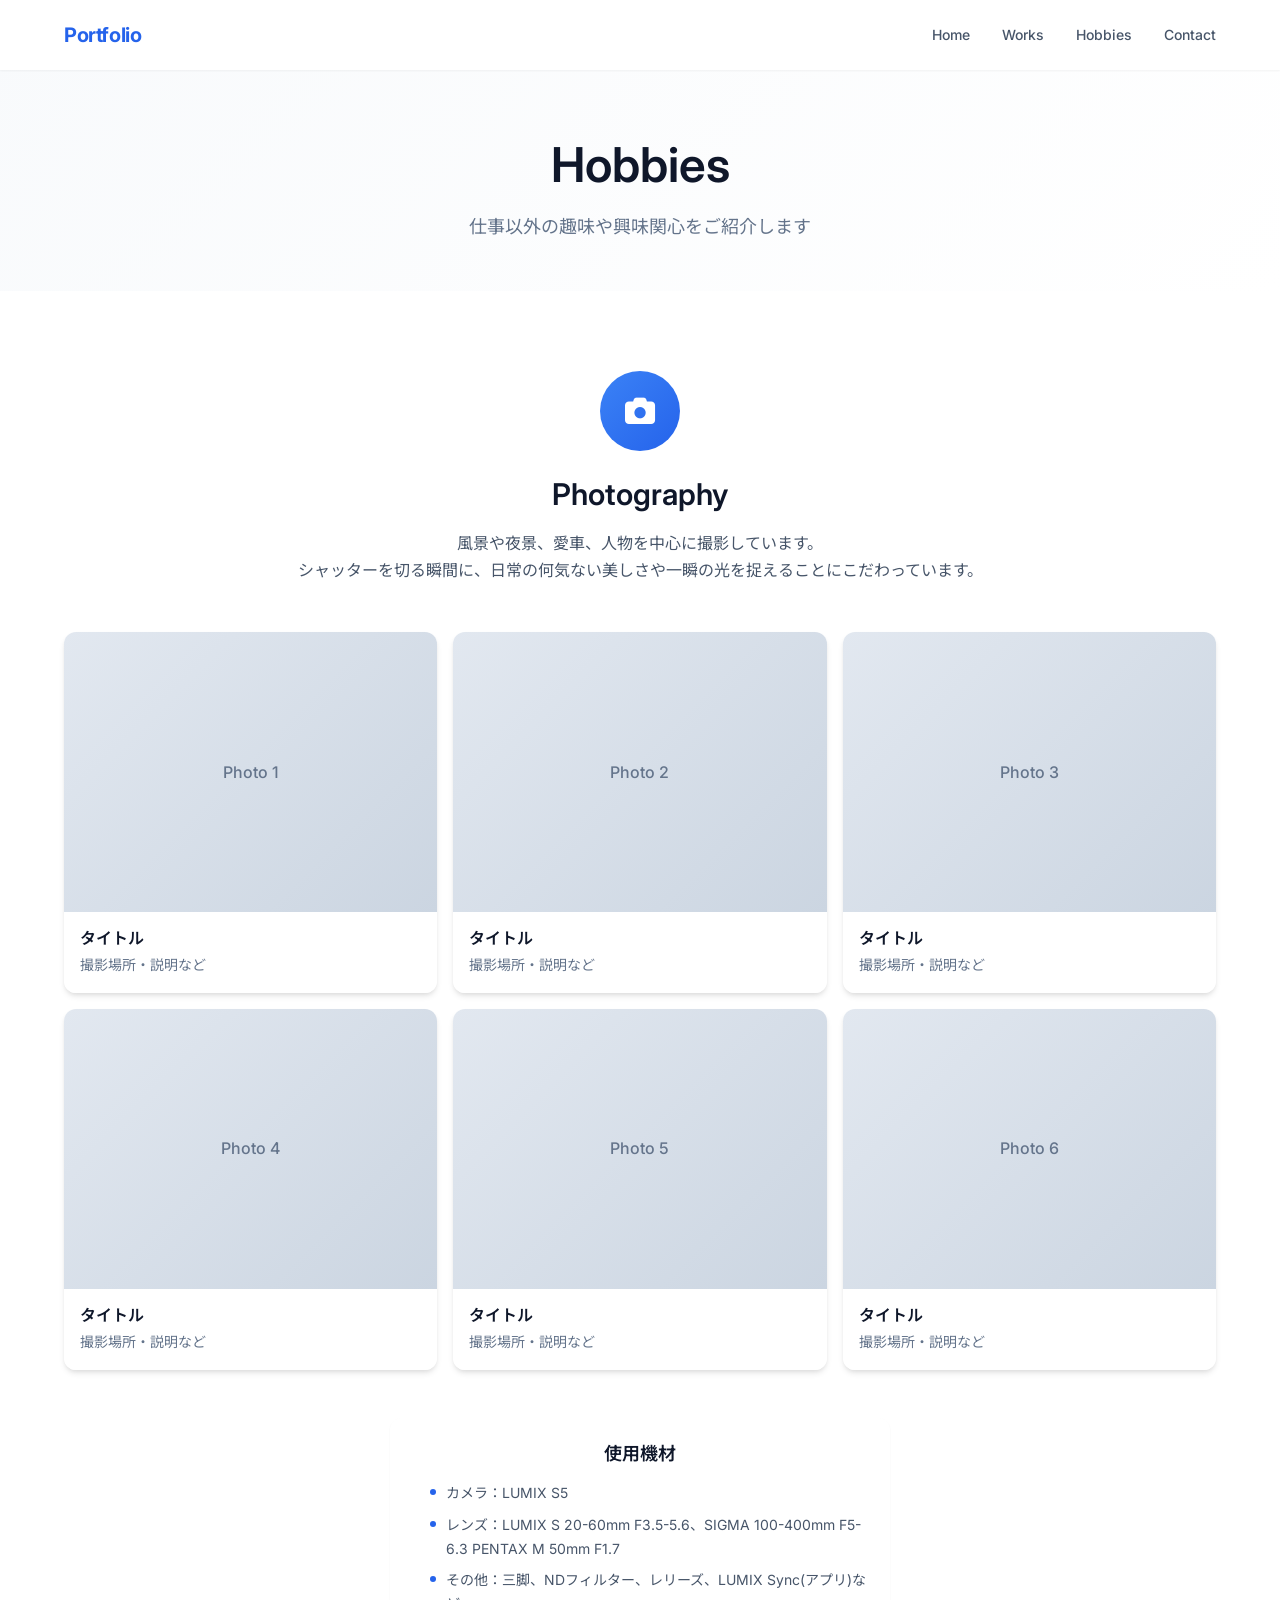
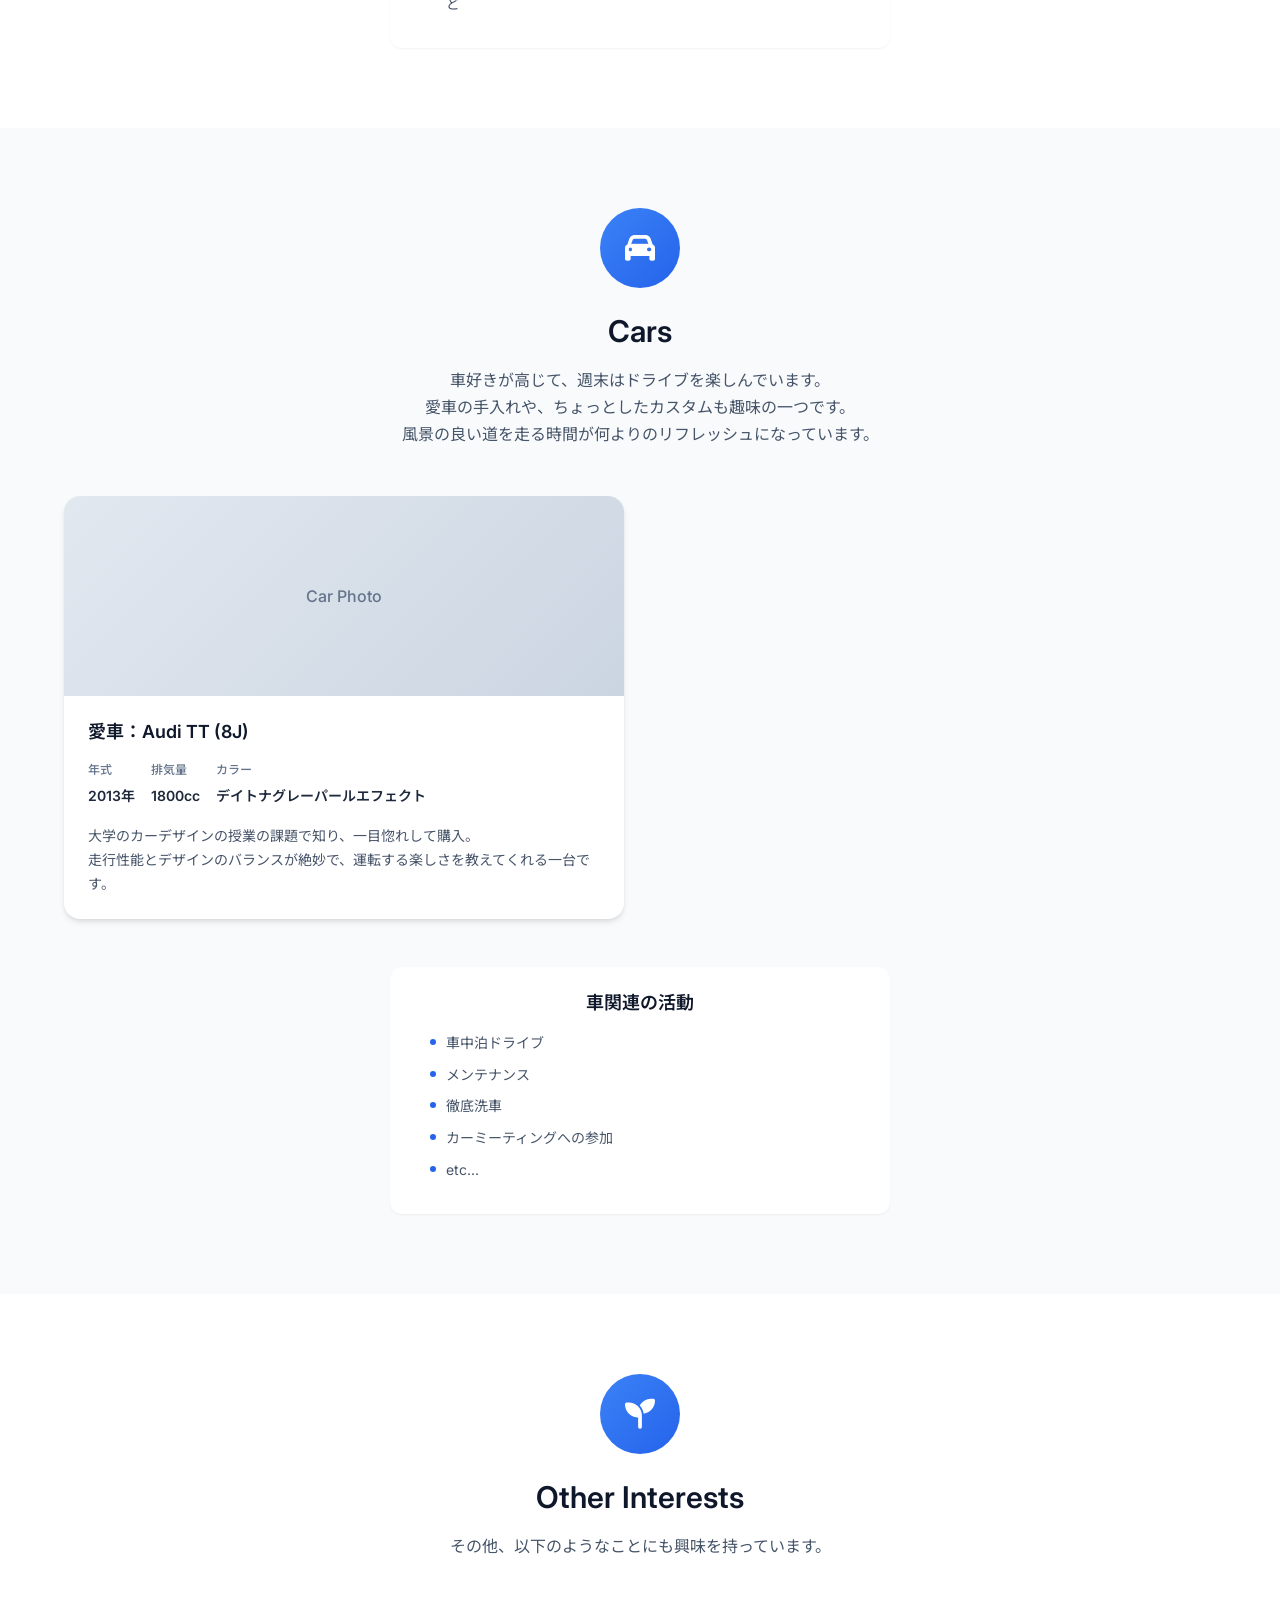
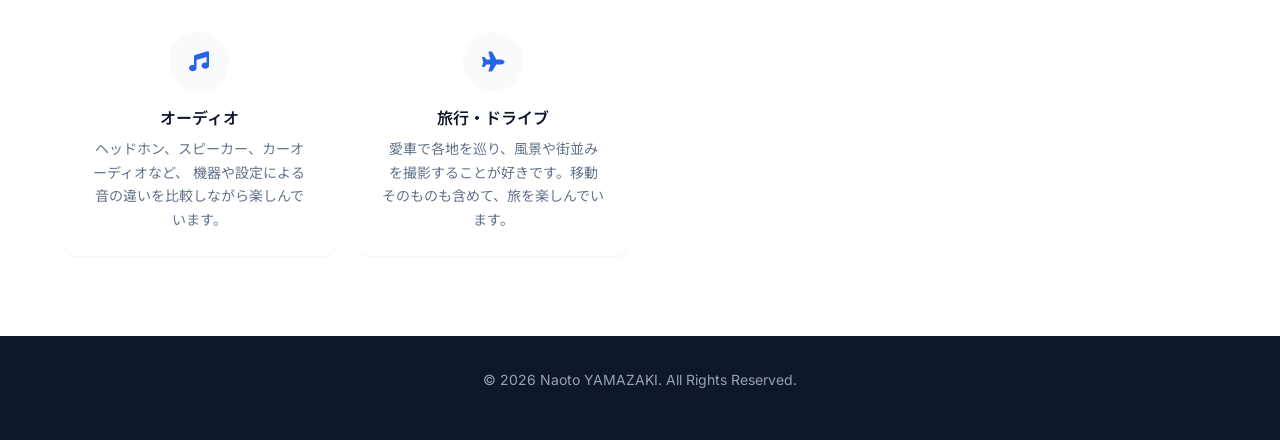
==== hobbies.html @ 49e995fd "Initial commit" ====
<!DOCTYPE html>
<html lang="ja">
<head>
    <meta charset="UTF-8">
    <meta name="viewport" content="width=device-width, initial-scale=1.0">
    <meta name="description" content="趣味 - 写真と車についての紹介ページ">
    <title>Hobbies | Portfolio</title>
    <link rel="stylesheet" href="css/style.css">
    <link rel="preconnect" href="https://fonts.googleapis.com">
    <link rel="preconnect" href="https://fonts.gstatic.com" crossorigin>
    <link href="https://fonts.googleapis.com/css2?family=Inter:wght@300;400;500;600;700&family=Noto+Sans+JP:wght@300;400;500;700&display=swap" rel="stylesheet">
    <link rel="stylesheet" href="https://cdnjs.cloudflare.com/ajax/libs/font-awesome/6.4.0/css/all.min.css">
</head>
<body>
    <!-- Navigation -->
    <nav class="navbar" id="navbar">
        <div class="nav-container">
            <a href="index.html" class="nav-logo">Portfolio</a>
            <button class="nav-toggle" id="nav-toggle" aria-label="メニュー">
                <span></span>
                <span></span>
                <span></span>
            </button>
            <ul class="nav-menu" id="nav-menu">
                <li><a href="index.html" class="nav-link">Home</a></li>
                <li><a href="works.html" class="nav-link">Works</a></li>
                <li><a href="hobbies.html" class="nav-link active">Hobbies</a></li>
                <li><a href="index.html#contact" class="nav-link">Contact</a></li>
            </ul>
        </div>
    </nav>

    <!-- Page Header -->
    <section class="page-header">
        <div class="container">
            <h1 class="page-title">Hobbies</h1>
            <p class="page-subtitle">仕事以外の趣味や興味関心をご紹介します</p>
        </div>
    </section>

    <!-- Photography Section -->
    <section class="hobby-section" id="photography">
        <div class="container">
            <div class="hobby-intro">
                <div class="hobby-icon">
                    <i class="fas fa-camera"></i>
                </div>
                <h2 class="hobby-title">Photography</h2>
                <p class="hobby-description">
                    風景や夜景、愛車、人物を中心に撮影しています。<br>
                    シャッターを切る瞬間に、日常の何気ない美しさや一瞬の光を捉えることにこだわっています。
                </p>
            </div>

            <div class="gallery-grid">
                <!-- Gallery Item 1 -->
                <div class="gallery-item">
                    <div class="gallery-placeholder">
                        <span>Photo 1</span>
                    </div>
                    <div class="gallery-info">
                        <h3>タイトル</h3>
                        <p>撮影場所・説明など</p>
                    </div>
                </div>

                <!-- Gallery Item 2 -->
                <div class="gallery-item">
                    <div class="gallery-placeholder">
                        <span>Photo 2</span>
                    </div>
                    <div class="gallery-info">
                        <h3>タイトル</h3>
                        <p>撮影場所・説明など</p>
                    </div>
                </div>

                <!-- Gallery Item 3 -->
                <div class="gallery-item">
                    <div class="gallery-placeholder">
                        <span>Photo 3</span>
                    </div>
                    <div class="gallery-info">
                        <h3>タイトル</h3>
                        <p>撮影場所・説明など</p>
                    </div>
                </div>

                <!-- Gallery Item 4 -->
                <div class="gallery-item">
                    <div class="gallery-placeholder">
                        <span>Photo 4</span>
                    </div>
                    <div class="gallery-info">
                        <h3>タイトル</h3>
                        <p>撮影場所・説明など</p>
                    </div>
                </div>

                <!-- Gallery Item 5 -->
                <div class="gallery-item">
                    <div class="gallery-placeholder">
                        <span>Photo 5</span>
                    </div>
                    <div class="gallery-info">
                        <h3>タイトル</h3>
                        <p>撮影場所・説明など</p>
                    </div>
                </div>

                <!-- Gallery Item 6 -->
                <div class="gallery-item">
                    <div class="gallery-placeholder">
                        <span>Photo 6</span>
                    </div>
                    <div class="gallery-info">
                        <h3>タイトル</h3>
                        <p>撮影場所・説明など</p>
                    </div>
                </div>
            </div>

            <div class="hobby-equipment">
                <h3>使用機材</h3>
                <ul class="equipment-list">
                    <li>カメラ：LUMIX S5</li>
                    <li>レンズ：LUMIX S 20-60mm F3.5-5.6、SIGMA 100-400mm F5-6.3 PENTAX M 50mm F1.7</li>
                    <li>その他：三脚、NDフィルター、レリーズ、LUMIX Sync(アプリ)など</li>
                </ul>
            </div>
        </div>
    </section>

    <!-- Cars Section -->
    <section class="hobby-section alt-bg" id="cars">
        <div class="container">
            <div class="hobby-intro">
                <div class="hobby-icon">
                    <i class="fas fa-car"></i>
                </div>
                <h2 class="hobby-title">Cars</h2>
                <p class="hobby-description">
                    車好きが高じて、週末はドライブを楽しんでいます。<br>
                    愛車の手入れや、ちょっとしたカスタムも趣味の一つです。<br>
                    風景の良い道を走る時間が何よりのリフレッシュになっています。
                </p>
            </div>

            <div class="cars-grid">
                <!-- Car Item 1 -->
                <div class="car-card">
                    <div class="car-image">
                        <div class="car-placeholder">
                            <span>Car Photo</span>
                        </div>
                    </div>
                    <div class="car-content">
                        <h3>愛車：Audi TT (8J)</h3>
                        <div class="car-specs">
                            <div class="spec-item">
                                <span class="spec-label">年式</span>
                                <span class="spec-value">2013年</span>
                            </div>
                            <div class="spec-item">
                                <span class="spec-label">排気量</span>
                                <span class="spec-value">1800cc</span>
                            </div>
                            <div class="spec-item">
                                <span class="spec-label">カラー</span>
                                <span class="spec-value">デイトナグレーパールエフェクト</span>
                            </div>
                        </div>
                        <p class="car-description">
                            大学のカーデザインの授業の課題で知り、一目惚れして購入。<br>
                            走行性能とデザインのバランスが絶妙で、運転する楽しさを教えてくれる一台です。
                        </p>
                    </div>
                </div>
            </div>

            <div class="hobby-activities">
                <h3>車関連の活動</h3>
                <ul class="activities-list">
                    <li>車中泊ドライブ</li>
                    <li>メンテナンス</li>
                    <li>徹底洗車</li>
                    <li>カーミーティングへの参加</li>
                    <li>etc...</li>
                </ul>
            </div>
        </div>
    </section>

    <!-- Other Hobbies Section -->
    <section class="hobby-section" id="others">
        <div class="container">
            <div class="hobby-intro">
                <div class="hobby-icon">
                    <i class="fas fa-seedling"></i>
                </div>
                <h2 class="hobby-title">Other Interests</h2>
                <p class="hobby-description">
                    その他、以下のようなことにも興味を持っています。
                </p>
            </div>

            <div class="interests-grid">
                <div class="interest-card">
                    <div class="interest-icon">
                        <i class="fas fa-music"></i>
                    </div>
                    <h3>オーディオ</h3>
                    <p>
                    ヘッドホン、スピーカー、カーオーディオなど、
                    機器や設定による音の違いを比較しながら楽しんでいます。
                    </p>
                </div>

                <div class="interest-card">
                    <div class="interest-icon">
                        <i class="fas fa-plane"></i>
                    </div>
                    <h3>旅行・ドライブ</h3>
                    <p>愛車で各地を巡り、風景や街並みを撮影することが好きです。移動そのものも含めて、旅を楽しんでいます。</p>
                </div>
            </div>
        </div>
    </section>

    <!-- Footer -->
    <footer class="footer">
        <div class="container">
            <p>&copy; 2026 Naoto YAMAZAKI. All Rights Reserved.</p>
        </div>
    </footer>

    <script src="js/main.js" defer></script>
</body>
</html>
---- css/style.css ----
/* ========================================
   CSS Variables & Reset
======================================== */
:root {
    /* Colors */
    --primary-color: #2563eb;
    --primary-dark: #1d4ed8;
    --primary-light: #3b82f6;
    --secondary-color: #64748b;
    --accent-color: #f59e0b;
    
    /* Neutrals */
    --white: #ffffff;
    --gray-50: #f8fafc;
    --gray-100: #f1f5f9;
    --gray-200: #e2e8f0;
    --gray-300: #cbd5e1;
    --gray-400: #94a3b8;
    --gray-500: #64748b;
    --gray-600: #475569;
    --gray-700: #334155;
    --gray-800: #1e293b;
    --gray-900: #0f172a;
    
    /* Typography */
    --font-primary: 'Inter', 'Noto Sans JP', sans-serif;
    --font-size-xs: 0.75rem;
    --font-size-sm: 0.875rem;
    --font-size-base: 1rem;
    --font-size-lg: 1.125rem;
    --font-size-xl: 1.25rem;
    --font-size-2xl: 1.5rem;
    --font-size-3xl: 1.875rem;
    --font-size-4xl: 2.25rem;
    --font-size-5xl: 3rem;
    --font-size-6xl: 3.75rem;
    
    /* Spacing */
    --spacing-1: 0.25rem;
    --spacing-2: 0.5rem;
    --spacing-3: 0.75rem;
    --spacing-4: 1rem;
    --spacing-5: 1.25rem;
    --spacing-6: 1.5rem;
    --spacing-8: 2rem;
    --spacing-10: 2.5rem;
    --spacing-12: 3rem;
    --spacing-16: 4rem;
    --spacing-20: 5rem;
    --spacing-24: 6rem;
    
    /* Border Radius */
    --radius-sm: 0.25rem;
    --radius-md: 0.5rem;
    --radius-lg: 0.75rem;
    --radius-xl: 1rem;
    --radius-2xl: 1.5rem;
    --radius-full: 9999px;
    
    /* Shadows */
    --shadow-sm: 0 1px 2px 0 rgba(0, 0, 0, 0.05);
    --shadow-md: 0 4px 6px -1px rgba(0, 0, 0, 0.1), 0 2px 4px -1px rgba(0, 0, 0, 0.06);
    --shadow-lg: 0 10px 15px -3px rgba(0, 0, 0, 0.1), 0 4px 6px -2px rgba(0, 0, 0, 0.05);
    --shadow-xl: 0 20px 25px -5px rgba(0, 0, 0, 0.1), 0 10px 10px -5px rgba(0, 0, 0, 0.04);
    
    /* Transitions */
    --transition-fast: 150ms ease;
    --transition-base: 300ms ease;
    --transition-slow: 500ms ease;
    
    /* Container */
    --container-max: 1200px;
    --container-padding: 1.5rem;
}

/* Reset */
*,
*::before,
*::after {
    box-sizing: border-box;
    margin: 0;
    padding: 0;
}

html {
    scroll-behavior: smooth;
    -webkit-font-smoothing: antialiased;
    -moz-osx-font-smoothing: grayscale;
}

body {
    font-family: var(--font-primary);
    font-size: var(--font-size-base);
    line-height: 1.7;
    color: var(--gray-700);
    background-color: var(--white);
}

img {
    max-width: 100%;
    height: auto;
    display: block;
}

a {
    color: inherit;
    text-decoration: none;
}

ul {
    list-style: none;
}

button {
    font-family: inherit;
    cursor: pointer;
    border: none;
    background: none;
}

/* ========================================
   Layout & Container
======================================== */
.container {
    width: 100%;
    max-width: var(--container-max);
    margin: 0 auto;
    padding: 0 var(--container-padding);
}

section {
    padding: var(--spacing-20) 0;
}

/* ========================================
   Typography
======================================== */
h1, h2, h3, h4, h5, h6 {
    font-weight: 600;
    line-height: 1.3;
    color: var(--gray-900);
}

h1 { font-size: var(--font-size-5xl); }
h2 { font-size: var(--font-size-4xl); }
h3 { font-size: var(--font-size-2xl); }
h4 { font-size: var(--font-size-xl); }

p {
    margin-bottom: var(--spacing-4);
}

/* ========================================
   Navigation
======================================== */
.navbar {
    position: fixed;
    top: 0;
    left: 0;
    right: 0;
    z-index: 1000;
    background-color: rgba(255, 255, 255, 0.95);
    backdrop-filter: blur(10px);
    box-shadow: var(--shadow-sm);
    transition: all var(--transition-base);
}

.navbar.scrolled {
    box-shadow: var(--shadow-md);
}

.nav-container {
    display: flex;
    align-items: center;
    justify-content: space-between;
    height: 70px;
    max-width: var(--container-max);
    margin: 0 auto;
    padding: 0 var(--container-padding);
}

.nav-logo {
    font-size: var(--font-size-xl);
    font-weight: 700;
    color: var(--primary-color);
    letter-spacing: -0.02em;
}

.nav-menu {
    display: flex;
    align-items: center;
    gap: var(--spacing-8);
}

.nav-link {
    font-size: var(--font-size-sm);
    font-weight: 500;
    color: var(--gray-600);
    transition: color var(--transition-fast);
    position: relative;
}

.nav-link::after {
    content: '';
    position: absolute;
    bottom: -4px;
    left: 0;
    width: 0;
    height: 2px;
    background-color: var(--primary-color);
    transition: width var(--transition-base);
}

.nav-link:hover,
.nav-link.active {
    color: var(--primary-color);
}

.nav-link:hover::after,
.nav-link.active::after {
    width: 100%;
}

/* Mobile Menu Toggle */
.nav-toggle {
    display: none;
    flex-direction: column;
    gap: 5px;
    padding: 5px;
}

.nav-toggle span {
    display: block;
    width: 24px;
    height: 2px;
    background-color: var(--gray-700);
    transition: all var(--transition-base);
}

.nav-toggle.active span:nth-child(1) {
    transform: rotate(45deg) translate(5px, 5px);
}

.nav-toggle.active span:nth-child(2) {
    opacity: 0;
}

.nav-toggle.active span:nth-child(3) {
    transform: rotate(-45deg) translate(5px, -5px);
}

/* ========================================
   Buttons
======================================== */
.btn {
    display: inline-flex;
    align-items: center;
    justify-content: center;
    gap: var(--spacing-2);
    padding: var(--spacing-3) var(--spacing-6);
    font-size: var(--font-size-sm);
    font-weight: 500;
    border-radius: var(--radius-lg);
    transition: all var(--transition-fast);
    cursor: pointer;
}

.btn-primary {
    background-color: var(--primary-color);
    color: var(--white);
}

.btn-primary:hover {
    background-color: var(--primary-dark);
    transform: translateY(-2px);
    box-shadow: var(--shadow-md);
}

.btn-secondary {
    background-color: transparent;
    color: var(--gray-700);
    border: 2px solid var(--gray-300);
}

.btn-secondary:hover {
    border-color: var(--primary-color);
    color: var(--primary-color);
}

/* ========================================
   Hero Section
======================================== */
.hero {
    min-height: 100vh;
    display: flex;
    align-items: center;
    padding-top: 70px;
    background: linear-gradient(135deg, var(--gray-50) 0%, var(--white) 100%);
    position: relative;
    overflow: hidden;
}

.hero::before {
    content: '';
    position: absolute;
    top: -50%;
    right: -20%;
    width: 80%;
    height: 150%;
    background: radial-gradient(circle, var(--primary-light) 0%, transparent 70%);
    opacity: 0.05;
    animation: float 20s ease-in-out infinite;
}

@keyframes float {
    0%, 100% { transform: translate(0, 0) rotate(0deg); }
    50% { transform: translate(-30px, -30px) rotate(180deg); }
}

.hero-content {
    display: grid;
    grid-template-columns: 1fr 1fr;
    gap: var(--spacing-16);
    align-items: center;
    max-width: var(--container-max);
    margin: 0 auto;
    padding: 0 var(--container-padding);
    position: relative;
    z-index: 1;
}

.hero-greeting {
    font-size: var(--font-size-lg);
    color: var(--primary-color);
    font-weight: 500;
    margin-bottom: var(--spacing-2);
}

.hero-name {
    font-size: var(--font-size-6xl);
    font-weight: 700;
    color: var(--gray-900);
    margin-bottom: var(--spacing-4);
    letter-spacing: -0.03em;
    line-height: 1.1;
}

.hero-title {
    font-size: var(--font-size-xl);
    color: var(--gray-500);
    font-weight: 500;
    margin-bottom: var(--spacing-6);
}

.hero-description {
    font-size: var(--font-size-base);
    color: var(--gray-600);
    margin-bottom: var(--spacing-8);
    max-width: 500px;
}

.hero-buttons {
    display: flex;
    gap: var(--spacing-4);
    flex-wrap: wrap;
}

.hero-image {
    display: flex;
    justify-content: center;
    align-items: center;
}

.hero-img-wrapper {
    width: 400px;
    height: 400px;
    border-radius: 50%;
    overflow: hidden;
    background: linear-gradient(135deg, var(--primary-light), var(--primary-color));
    display: flex;
    align-items: center;
    justify-content: center;
    box-shadow: var(--shadow-xl);
    position: relative;
}

.hero-placeholder {
    width: 100%;
    height: 100%;
    display: flex;
    align-items: center;
    justify-content: center;
    color: var(--white);
    font-size: var(--font-size-xl);
    font-weight: 500;
    opacity: 0.8;
}

/* Scroll Indicator */
.scroll-indicator {
    position: absolute;
    bottom: var(--spacing-8);
    left: 50%;
    transform: translateX(-50%);
    display: flex;
    flex-direction: column;
    align-items: center;
    gap: var(--spacing-2);
    color: var(--gray-400);
    font-size: var(--font-size-xs);
    animation: bounce 2s infinite;
}

.scroll-arrow {
    width: 20px;
    height: 20px;
    border-right: 2px solid var(--gray-400);
    border-bottom: 2px solid var(--gray-400);
    transform: rotate(45deg);
}

@keyframes bounce {
    0%, 20%, 50%, 80%, 100% { transform: translateX(-50%) translateY(0); }
    40% { transform: translateX(-50%) translateY(-10px); }
    60% { transform: translateX(-50%) translateY(-5px); }
}

/* ========================================
   Section Title
======================================== */
.section-title {
    font-size: var(--font-size-4xl);
    text-align: center;
    margin-bottom: var(--spacing-16);
    position: relative;
}

.section-title::after {
    content: '';
    display: block;
    width: 60px;
    height: 4px;
    background-color: var(--primary-color);
    margin: var(--spacing-4) auto 0;
    border-radius: var(--radius-full);
}

/* ========================================
   About Section
======================================== */
.about-content {
    display: grid;
    grid-template-columns: 1fr 1fr;
    gap: var(--spacing-12);
    margin-bottom: var(--spacing-16);
}

.about-text h3,
.about-skills h3 {
    font-size: var(--font-size-xl);
    margin-bottom: var(--spacing-6);
    color: var(--gray-800);
}

.profile-table {
    overflow: hidden;
    border-radius: var(--radius-lg);
    border: 1px solid var(--gray-200);
}

.profile-table table {
    width: 100%;
}

.profile-table th,
.profile-table td {
    padding: var(--spacing-3) var(--spacing-4);
    text-align: left;
    border-bottom: 1px solid var(--gray-200);
}

.profile-table th {
    background-color: var(--gray-50);
    font-weight: 500;
    color: var(--gray-600);
    width: 30%;
}

.profile-table tr:last-child th,
.profile-table tr:last-child td {
    border-bottom: none;
}

/* Skills Grid */
.skills-grid {
    display: grid;
    grid-template-columns: repeat(3, 1fr);
    gap: var(--spacing-4);
}

.skill-item {
    display: flex;
    flex-direction: column;
    align-items: center;
    gap: var(--spacing-2);
    padding: var(--spacing-4);
    background-color: var(--gray-50);
    border-radius: var(--radius-lg);
    transition: all var(--transition-base);
}

.skill-item:hover {
    transform: translateY(-4px);
    box-shadow: var(--shadow-md);
}

.skill-icon {
    width: 48px;
    height: 48px;
    display: flex;
    align-items: center;
    justify-content: center;
    font-size: var(--font-size-2xl);
    color: var(--primary-color);
}

.skill-item span {
    font-size: var(--font-size-sm);
    font-weight: 500;
    color: var(--gray-700);
}

/* Bio */
.about-bio {
    max-width: 800px;
    margin: 0 auto;
}

.about-bio h3 {
    font-size: var(--font-size-xl);
    margin-bottom: var(--spacing-6);
    color: var(--gray-800);
    text-align: center;
}

.about-bio p {
    margin-bottom: var(--spacing-4);
    text-indent: 1em;
}

/* ========================================
   Experience / Timeline Section
======================================== */
.timeline {
    max-width: 800px;
    margin: 0 auto;
    position: relative;
}

.timeline::before {
    content: '';
    position: absolute;
    left: 0;
    top: 0;
    bottom: 0;
    width: 2px;
    background-color: var(--gray-200);
}

.timeline-item {
    position: relative;
    padding-left: var(--spacing-8);
    padding-bottom: var(--spacing-8);
}

.timeline-item:last-child {
    padding-bottom: 0;
}

.timeline-marker {
    position: absolute;
    left: -8px;
    top: 0;
    width: 18px;
    height: 18px;
    border-radius: 50%;
    background-color: var(--primary-color);
    border: 4px solid var(--white);
    box-shadow: var(--shadow-md);
}

.timeline-content {
    background-color: var(--gray-50);
    padding: var(--spacing-6);
    border-radius: var(--radius-lg);
    transition: all var(--transition-base);
}

.timeline-content:hover {
    transform: translateX(8px);
    box-shadow: var(--shadow-md);
}

.timeline-period {
    display: inline-block;
    font-size: var(--font-size-sm);
    color: var(--primary-color);
    font-weight: 500;
    margin-bottom: var(--spacing-2);
}

.timeline-title {
    font-size: var(--font-size-lg);
    margin-bottom: var(--spacing-1);
}

.timeline-company {
    font-size: var(--font-size-sm);
    color: var(--gray-500);
    margin-bottom: var(--spacing-3);
}

.timeline-description {
    font-size: var(--font-size-sm);
    color: var(--gray-600);
    margin-bottom: 0;
}

/* ========================================
   Contact Section
======================================== */
.contact {
    background-color: var(--gray-50);
}

.contact-intro {
    text-align: center;
    max-width: 500px;
    margin: 0 auto var(--spacing-8);
}

.contact-links {
    display: flex;
    justify-content: center;
    gap: var(--spacing-4);
    flex-wrap: wrap;
}

.contact-link {
    display: flex;
    align-items: center;
    gap: var(--spacing-2);
    padding: var(--spacing-3) var(--spacing-5);
    background-color: var(--white);
    border-radius: var(--radius-lg);
    box-shadow: var(--shadow-sm);
    transition: all var(--transition-fast);
}

.contact-link:hover {
    transform: translateY(-4px);
    box-shadow: var(--shadow-md);
    color: var(--primary-color);
}

.contact-link i {
    font-size: var(--font-size-lg);
}

/* ========================================
   Footer
======================================== */
.footer {
    background-color: var(--gray-900);
    color: var(--gray-400);
    padding: var(--spacing-8) 0;
    text-align: center;
    font-size: var(--font-size-sm);
}

/* ========================================
   Page Header (for inner pages)
======================================== */
.page-header {
    padding-top: calc(70px + var(--spacing-16));
    padding-bottom: var(--spacing-12);
    background: linear-gradient(135deg, var(--gray-50) 0%, var(--white) 100%);
    text-align: center;
}

.page-title {
    font-size: var(--font-size-5xl);
    margin-bottom: var(--spacing-4);
}

.page-subtitle {
    font-size: var(--font-size-lg);
    color: var(--gray-500);
    margin-bottom: 0;
}

/* ========================================
   Works Section
======================================== */
.works-grid {
    display: grid;
    grid-template-columns: repeat(auto-fill, minmax(340px, 1fr));
    gap: var(--spacing-8);
}

.work-card {
    background-color: var(--white);
    border-radius: var(--radius-xl);
    overflow: hidden;
    box-shadow: var(--shadow-md);
    transition: all var(--transition-base);
}

.work-card:hover {
    transform: translateY(-8px);
    box-shadow: var(--shadow-xl);
}

.work-image {
    position: relative;
    height: 200px;
    overflow: hidden;
}

.work-placeholder {
    width: 100%;
    height: 100%;
    background: linear-gradient(135deg, var(--gray-200), var(--gray-300));
    display: flex;
    align-items: center;
    justify-content: center;
    color: var(--gray-500);
    font-weight: 500;
}

.work-overlay {
    position: absolute;
    inset: 0;
    background: linear-gradient(to top, rgba(0,0,0,0.7), transparent);
    display: flex;
    align-items: flex-end;
    padding: var(--spacing-4);
    opacity: 0;
    transition: opacity var(--transition-base);
}

.work-card:hover .work-overlay {
    opacity: 1;
}

.work-tags {
    display: flex;
    gap: var(--spacing-2);
    flex-wrap: wrap;
}

.tag {
    padding: var(--spacing-1) var(--spacing-3);
    background-color: rgba(255, 255, 255, 0.9);
    border-radius: var(--radius-full);
    font-size: var(--font-size-xs);
    font-weight: 500;
    color: var(--gray-700);
}

.work-content {
    padding: var(--spacing-6);
}

.work-title {
    font-size: var(--font-size-lg);
    margin-bottom: var(--spacing-3);
}

.work-description {
    font-size: var(--font-size-sm);
    color: var(--gray-600);
    margin-bottom: var(--spacing-4);
}

.work-links {
    display: flex;
    gap: var(--spacing-4);
}

.work-link {
    display: inline-flex;
    align-items: center;
    gap: var(--spacing-2);
    font-size: var(--font-size-sm);
    color: var(--primary-color);
    font-weight: 500;
    transition: color var(--transition-fast);
}

.work-link:hover {
    color: var(--primary-dark);
}

/* More Works */
.more-works {
    background-color: var(--gray-50);
}

.more-works-content {
    max-width: 500px;
    margin: 0 auto;
    text-align: center;
}

.more-works-content h3 {
    margin-bottom: var(--spacing-4);
}

.more-works-content p {
    margin-bottom: var(--spacing-6);
    color: var(--gray-600);
}

/* ========================================
   Hobbies Section
======================================== */
.hobby-section {
    padding: var(--spacing-20) 0;
}

.hobby-section.alt-bg {
    background-color: var(--gray-50);
}

.hobby-intro {
    text-align: center;
    max-width: 700px;
    margin: 0 auto var(--spacing-12);
}

.hobby-icon {
    width: 80px;
    height: 80px;
    margin: 0 auto var(--spacing-6);
    display: flex;
    align-items: center;
    justify-content: center;
    background: linear-gradient(135deg, var(--primary-light), var(--primary-color));
    border-radius: 50%;
    font-size: var(--font-size-3xl);
    color: var(--white);
}

.hobby-title {
    font-size: var(--font-size-3xl);
    margin-bottom: var(--spacing-4);
}

.hobby-description {
    font-size: var(--font-size-base);
    color: var(--gray-600);
    margin-bottom: 0;
}

/* Gallery Grid */
.gallery-grid {
    display: grid;
    grid-template-columns: repeat(3, 1fr);
    gap: var(--spacing-4);
    margin-bottom: var(--spacing-12);
}

.gallery-item {
    border-radius: var(--radius-lg);
    overflow: hidden;
    box-shadow: var(--shadow-md);
    transition: all var(--transition-base);
}

.gallery-item:hover {
    transform: translateY(-4px);
    box-shadow: var(--shadow-lg);
}

.gallery-placeholder {
    aspect-ratio: 4/3;
    background: linear-gradient(135deg, var(--gray-200), var(--gray-300));
    display: flex;
    align-items: center;
    justify-content: center;
    color: var(--gray-500);
    font-weight: 500;
}

.gallery-info {
    padding: var(--spacing-4);
    background-color: var(--white);
}

.gallery-info h3 {
    font-size: var(--font-size-base);
    margin-bottom: var(--spacing-1);
}

.gallery-info p {
    font-size: var(--font-size-sm);
    color: var(--gray-500);
    margin-bottom: 0;
}

/* Equipment List */
.hobby-equipment,
.hobby-activities {
    max-width: 500px;
    margin: 0 auto;
    padding: var(--spacing-6);
    background-color: var(--white);
    border-radius: var(--radius-lg);
    box-shadow: var(--shadow-sm);
}

.hobby-equipment h3,
.hobby-activities h3 {
    font-size: var(--font-size-lg);
    margin-bottom: var(--spacing-4);
    text-align: center;
}

.equipment-list,
.activities-list {
    padding-left: var(--spacing-4);
}

.equipment-list li,
.activities-list li {
    position: relative;
    padding-left: var(--spacing-4);
    margin-bottom: var(--spacing-2);
    font-size: var(--font-size-sm);
    color: var(--gray-600);
}

.equipment-list li::before,
.activities-list li::before {
    content: '';
    position: absolute;
    left: 0;
    top: 8px;
    width: 6px;
    height: 6px;
    background-color: var(--primary-color);
    border-radius: 50%;
}

/* Cars Grid */
.cars-grid {
    display: grid;
    grid-template-columns: repeat(2, 1fr);
    gap: var(--spacing-8);
    margin-bottom: var(--spacing-12);
}

.car-card {
    background-color: var(--white);
    border-radius: var(--radius-xl);
    overflow: hidden;
    box-shadow: var(--shadow-md);
}

.car-image {
    height: 200px;
}

.car-placeholder {
    width: 100%;
    height: 100%;
    background: linear-gradient(135deg, var(--gray-200), var(--gray-300));
    display: flex;
    align-items: center;
    justify-content: center;
    color: var(--gray-500);
    font-weight: 500;
}

.car-content {
    padding: var(--spacing-6);
}

.car-content h3 {
    font-size: var(--font-size-lg);
    margin-bottom: var(--spacing-4);
}

.car-specs {
    display: flex;
    gap: var(--spacing-4);
    margin-bottom: var(--spacing-4);
    flex-wrap: wrap;
}

.spec-item {
    display: flex;
    flex-direction: column;
    gap: var(--spacing-1);
}

.spec-label {
    font-size: var(--font-size-xs);
    color: var(--gray-500);
    font-weight: 500;
}

.spec-value {
    font-size: var(--font-size-sm);
    font-weight: 600;
    color: var(--gray-800);
}

.car-description {
    font-size: var(--font-size-sm);
    color: var(--gray-600);
    margin-bottom: 0;
}

/* Interests Grid */
.interests-grid {
    display: grid;
    grid-template-columns: repeat(4, 1fr);
    gap: var(--spacing-6);
}

.interest-card {
    text-align: center;
    padding: var(--spacing-6);
    background-color: var(--white);
    border-radius: var(--radius-lg);
    box-shadow: var(--shadow-sm);
    transition: all var(--transition-base);
}

.interest-card:hover {
    transform: translateY(-4px);
    box-shadow: var(--shadow-md);
}

.interest-icon {
    width: 60px;
    height: 60px;
    margin: 0 auto var(--spacing-4);
    display: flex;
    align-items: center;
    justify-content: center;
    background-color: var(--gray-50);
    border-radius: 50%;
    font-size: var(--font-size-xl);
    color: var(--primary-color);
}

.interest-card h3 {
    font-size: var(--font-size-base);
    margin-bottom: var(--spacing-2);
}

.interest-card p {
    font-size: var(--font-size-sm);
    color: var(--gray-500);
    margin-bottom: 0;
}

/* ========================================
   Scroll Animations
======================================== */
.fade-in {
    opacity: 0;
    transform: translateY(30px);
    transition: opacity 0.6s ease, transform 0.6s ease;
}

.fade-in.visible {
    opacity: 1;
    transform: translateY(0);
}

.slide-in-left {
    opacity: 0;
    transform: translateX(-50px);
    transition: opacity 0.6s ease, transform 0.6s ease;
}

.slide-in-left.visible {
    opacity: 1;
    transform: translateX(0);
}

.slide-in-right {
    opacity: 0;
    transform: translateX(50px);
    transition: opacity 0.6s ease, transform 0.6s ease;
}

.slide-in-right.visible {
    opacity: 1;
    transform: translateX(0);
}

.scale-in {
    opacity: 0;
    transform: scale(0.9);
    transition: opacity 0.6s ease, transform 0.6s ease;
}

.scale-in.visible {
    opacity: 1;
    transform: scale(1);
}

/* Stagger delays */
.delay-100 { transition-delay: 100ms; }
.delay-200 { transition-delay: 200ms; }
.delay-300 { transition-delay: 300ms; }
.delay-400 { transition-delay: 400ms; }
.delay-500 { transition-delay: 500ms; }

/* ========================================
   Responsive Design
======================================== */
@media (max-width: 1024px) {
    .hero-content {
        grid-template-columns: 1fr;
        text-align: center;
    }
    
    .hero-name {
        font-size: var(--font-size-4xl);
    }
    
    .hero-description {
        margin-left: auto;
        margin-right: auto;
    }
    
    .hero-buttons {
        justify-content: center;
    }
    
    .hero-image {
        order: -1;
    }
    
    .hero-img-wrapper {
        width: 280px;
        height: 280px;
    }
    
    .about-content {
        grid-template-columns: 1fr;
    }
    
    .skills-grid {
        grid-template-columns: repeat(3, 1fr);
    }
    
    .gallery-grid {
        grid-template-columns: repeat(2, 1fr);
    }
    
    .cars-grid {
        grid-template-columns: 1fr;
    }
    
    .interests-grid {
        grid-template-columns: repeat(2, 1fr);
    }
}

@media (max-width: 768px) {
    :root {
        --font-size-6xl: 2.5rem;
        --font-size-5xl: 2rem;
        --font-size-4xl: 1.75rem;
    }
    
    .nav-menu {
        position: fixed;
        top: 70px;
        left: 0;
        right: 0;
        background-color: var(--white);
        flex-direction: column;
        padding: var(--spacing-6);
        gap: var(--spacing-4);
        box-shadow: var(--shadow-lg);
        transform: translateY(-100%);
        opacity: 0;
        visibility: hidden;
        transition: all var(--transition-base);
    }
    
    .nav-menu.active {
        transform: translateY(0);
        opacity: 1;
        visibility: visible;
    }
    
    .nav-toggle {
        display: flex;
    }
    
    section {
        padding: var(--spacing-12) 0;
    }
    
    .works-grid {
        grid-template-columns: 1fr;
    }
    
    .skills-grid {
        grid-template-columns: repeat(2, 1fr);
    }
    
    .gallery-grid {
        grid-template-columns: 1fr;
    }
    
    .interests-grid {
        grid-template-columns: 1fr;
    }
    
    .contact-links {
        flex-direction: column;
        align-items: stretch;
    }
    
    .contact-link {
        justify-content: center;
    }
}

@media (max-width: 480px) {
    .container {
        padding: 0 var(--spacing-4);
    }
    
    .hero-img-wrapper {
        width: 200px;
        height: 200px;
    }
    
    .hero-buttons {
        flex-direction: column;
        width: 100%;
    }
    
    .btn {
        width: 100%;
    }
    
    .skills-grid {
        grid-template-columns: repeat(2, 1fr);
        gap: var(--spacing-2);
    }
    
    .skill-item {
        padding: var(--spacing-3);
    }
    
    .work-links {
        flex-direction: column;
    }
}
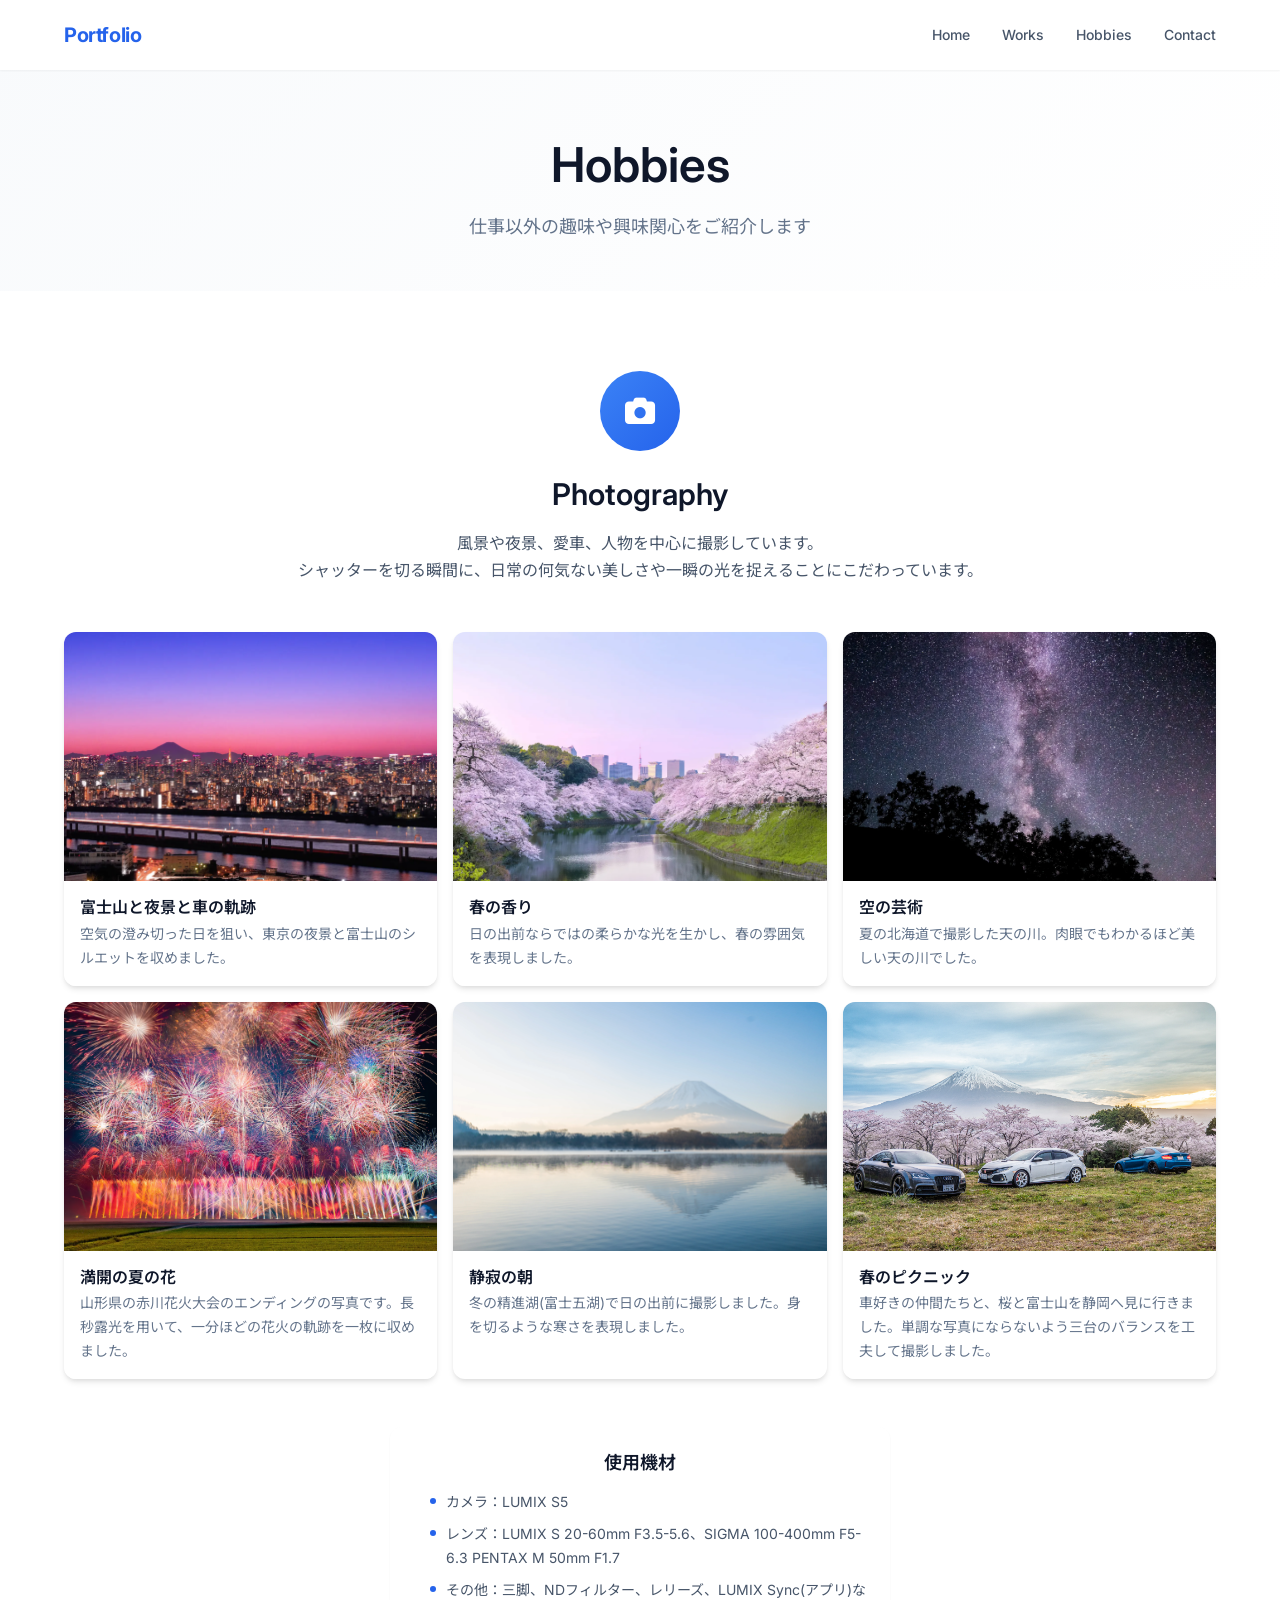
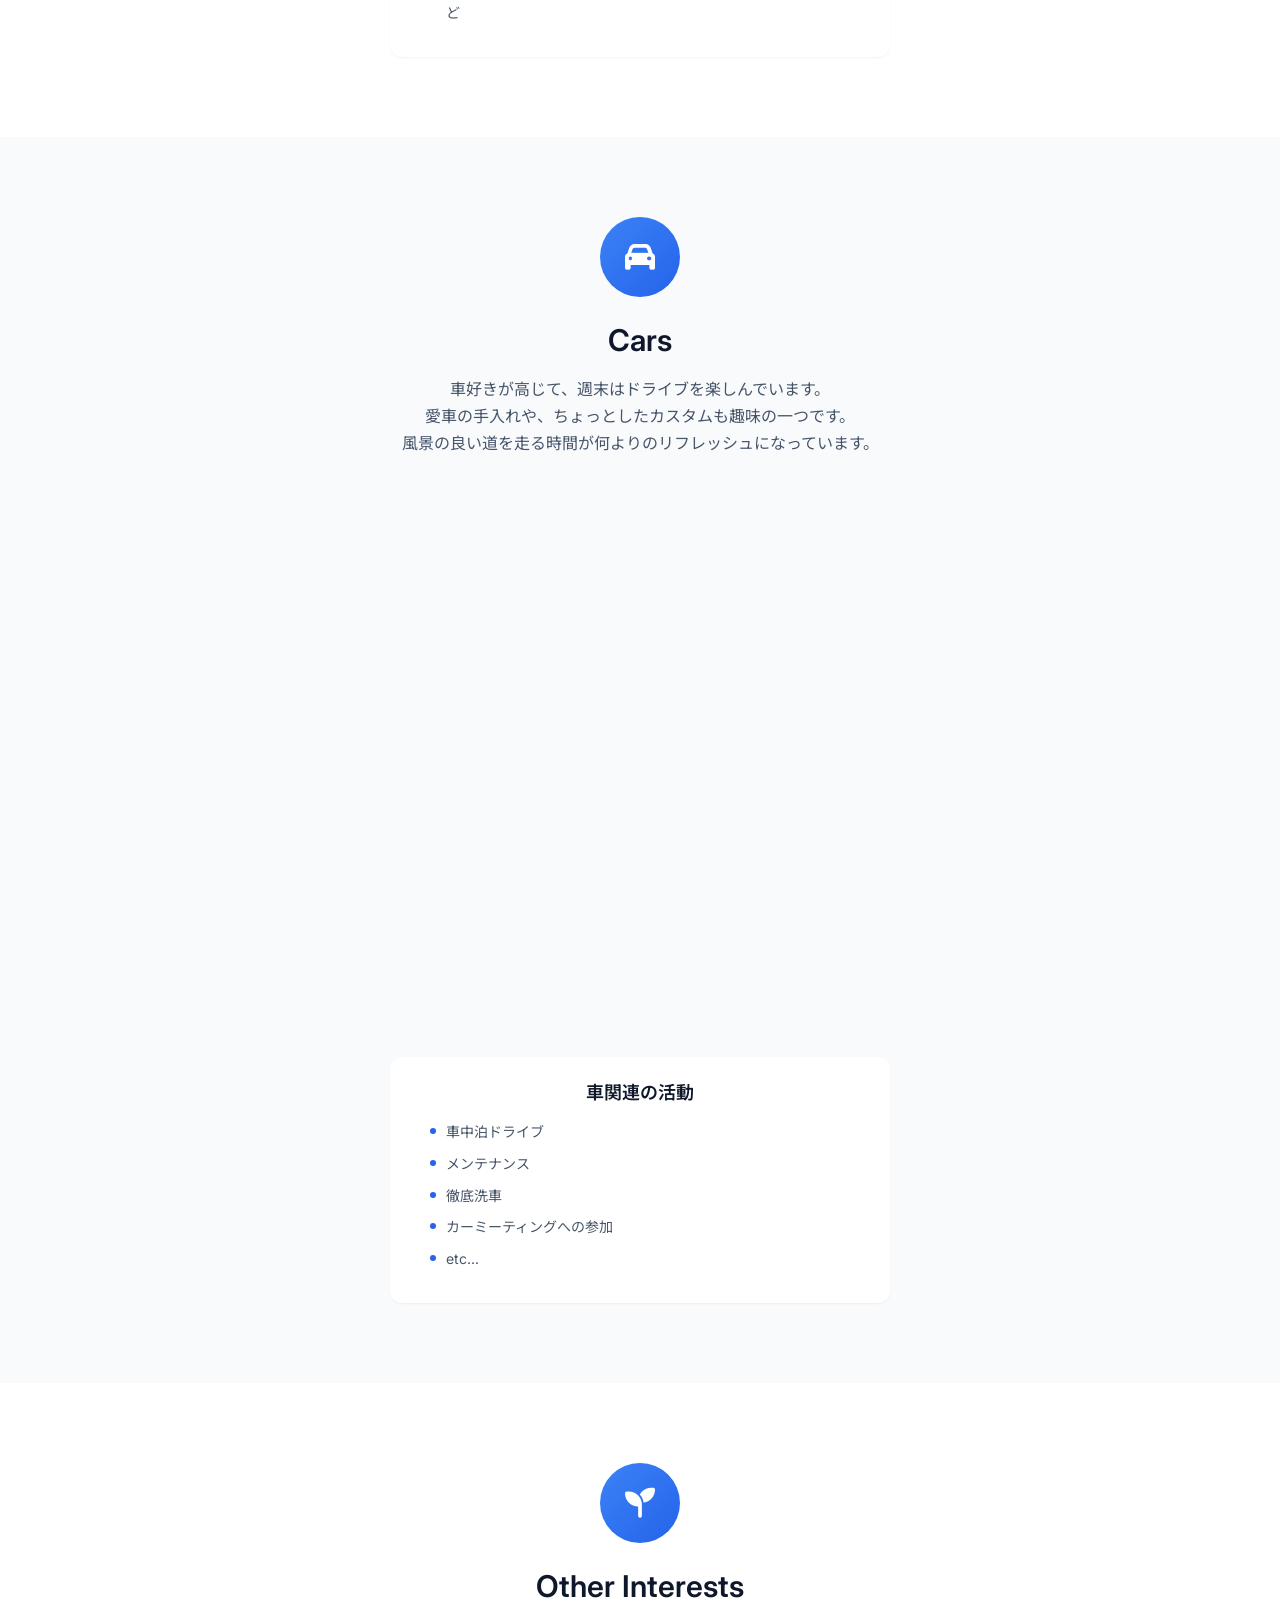
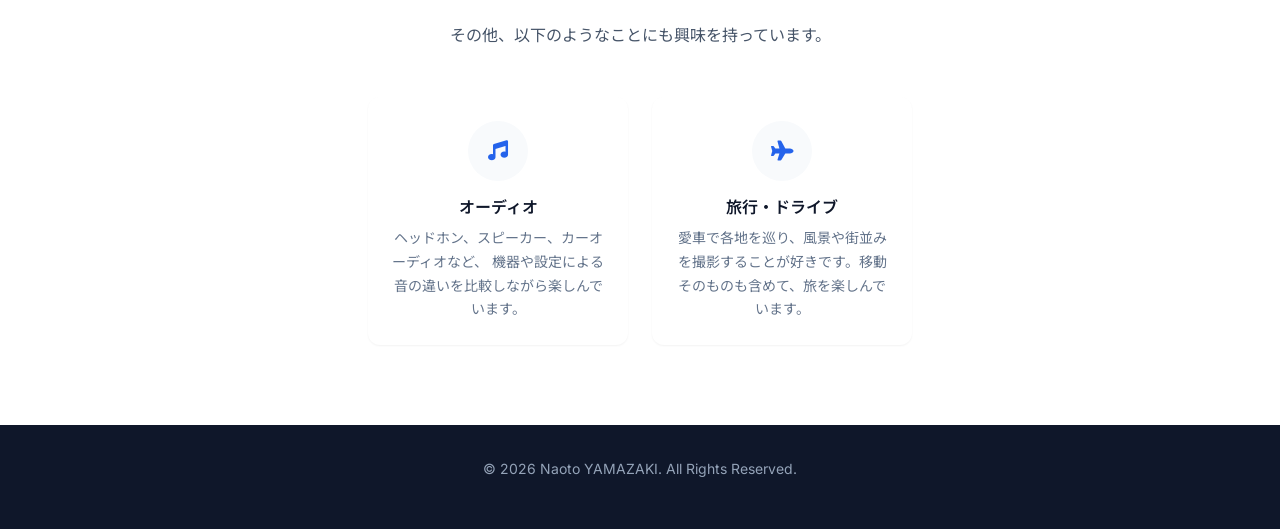
==== commit 1ae82165: "hobbiesの写真挿入" ====
--- a/hobbies.html
+++ b/hobbies.html
@@ -1,239 +1,262 @@
-<!DOCTYPE html>
+<!doctype html>
 <html lang="ja">
-<head>
-    <meta charset="UTF-8">
-    <meta name="viewport" content="width=device-width, initial-scale=1.0">
-    <meta name="description" content="趣味 - 写真と車についての紹介ページ">
+  <head>
+    <meta charset="UTF-8" />
+    <meta name="viewport" content="width=device-width, initial-scale=1.0" />
+    <meta name="description" content="趣味 - 写真と車についての紹介ページ" />
     <title>Hobbies | Portfolio</title>
-    <link rel="stylesheet" href="css/style.css">
-    <link rel="preconnect" href="https://fonts.googleapis.com">
-    <link rel="preconnect" href="https://fonts.gstatic.com" crossorigin>
-    <link href="https://fonts.googleapis.com/css2?family=Inter:wght@300;400;500;600;700&family=Noto+Sans+JP:wght@300;400;500;700&display=swap" rel="stylesheet">
-    <link rel="stylesheet" href="https://cdnjs.cloudflare.com/ajax/libs/font-awesome/6.4.0/css/all.min.css">
-</head>
-<body>
+    <link rel="stylesheet" href="css/style.css" />
+    <link rel="preconnect" href="https://fonts.googleapis.com" />
+    <link rel="preconnect" href="https://fonts.gstatic.com" crossorigin />
+    <link
+      href="https://fonts.googleapis.com/css2?family=Inter:wght@300;400;500;600;700&family=Noto+Sans+JP:wght@300;400;500;700&display=swap"
+      rel="stylesheet"
+    />
+    <link
+      rel="stylesheet"
+      href="https://cdnjs.cloudflare.com/ajax/libs/font-awesome/6.4.0/css/all.min.css"
+    />
+  </head>
+  <body>
     <!-- Navigation -->
     <nav class="navbar" id="navbar">
-        <div class="nav-container">
-            <a href="index.html" class="nav-logo">Portfolio</a>
-            <button class="nav-toggle" id="nav-toggle" aria-label="メニュー">
-                <span></span>
-                <span></span>
-                <span></span>
-            </button>
-            <ul class="nav-menu" id="nav-menu">
-                <li><a href="index.html" class="nav-link">Home</a></li>
-                <li><a href="works.html" class="nav-link">Works</a></li>
-                <li><a href="hobbies.html" class="nav-link active">Hobbies</a></li>
-                <li><a href="index.html#contact" class="nav-link">Contact</a></li>
-            </ul>
-        </div>
+      <div class="nav-container">
+        <a href="index.html" class="nav-logo">Portfolio</a>
+        <button class="nav-toggle" id="nav-toggle" aria-label="メニュー">
+          <span></span>
+          <span></span>
+          <span></span>
+        </button>
+        <ul class="nav-menu" id="nav-menu">
+          <li><a href="index.html" class="nav-link">Home</a></li>
+          <li><a href="works.html" class="nav-link">Works</a></li>
+          <li><a href="hobbies.html" class="nav-link active">Hobbies</a></li>
+          <li><a href="index.html#contact" class="nav-link">Contact</a></li>
+        </ul>
+      </div>
     </nav>
 
     <!-- Page Header -->
     <section class="page-header">
-        <div class="container">
-            <h1 class="page-title">Hobbies</h1>
-            <p class="page-subtitle">仕事以外の趣味や興味関心をご紹介します</p>
-        </div>
+      <div class="container">
+        <h1 class="page-title">Hobbies</h1>
+        <p class="page-subtitle">仕事以外の趣味や興味関心をご紹介します</p>
+      </div>
     </section>
 
     <!-- Photography Section -->
     <section class="hobby-section" id="photography">
-        <div class="container">
-            <div class="hobby-intro">
-                <div class="hobby-icon">
-                    <i class="fas fa-camera"></i>
-                </div>
-                <h2 class="hobby-title">Photography</h2>
-                <p class="hobby-description">
-                    風景や夜景、愛車、人物を中心に撮影しています。<br>
-                    シャッターを切る瞬間に、日常の何気ない美しさや一瞬の光を捉えることにこだわっています。
-                </p>
-            </div>
-
-            <div class="gallery-grid">
-                <!-- Gallery Item 1 -->
-                <div class="gallery-item">
-                    <div class="gallery-placeholder">
-                        <span>Photo 1</span>
-                    </div>
-                    <div class="gallery-info">
-                        <h3>タイトル</h3>
-                        <p>撮影場所・説明など</p>
-                    </div>
-                </div>
-
-                <!-- Gallery Item 2 -->
-                <div class="gallery-item">
-                    <div class="gallery-placeholder">
-                        <span>Photo 2</span>
-                    </div>
-                    <div class="gallery-info">
-                        <h3>タイトル</h3>
-                        <p>撮影場所・説明など</p>
-                    </div>
-                </div>
-
-                <!-- Gallery Item 3 -->
-                <div class="gallery-item">
-                    <div class="gallery-placeholder">
-                        <span>Photo 3</span>
-                    </div>
-                    <div class="gallery-info">
-                        <h3>タイトル</h3>
-                        <p>撮影場所・説明など</p>
-                    </div>
-                </div>
-
-                <!-- Gallery Item 4 -->
-                <div class="gallery-item">
-                    <div class="gallery-placeholder">
-                        <span>Photo 4</span>
-                    </div>
-                    <div class="gallery-info">
-                        <h3>タイトル</h3>
-                        <p>撮影場所・説明など</p>
-                    </div>
-                </div>
-
-                <!-- Gallery Item 5 -->
-                <div class="gallery-item">
-                    <div class="gallery-placeholder">
-                        <span>Photo 5</span>
-                    </div>
-                    <div class="gallery-info">
-                        <h3>タイトル</h3>
-                        <p>撮影場所・説明など</p>
-                    </div>
-                </div>
-
-                <!-- Gallery Item 6 -->
-                <div class="gallery-item">
-                    <div class="gallery-placeholder">
-                        <span>Photo 6</span>
-                    </div>
-                    <div class="gallery-info">
-                        <h3>タイトル</h3>
-                        <p>撮影場所・説明など</p>
-                    </div>
-                </div>
-            </div>
-
-            <div class="hobby-equipment">
-                <h3>使用機材</h3>
-                <ul class="equipment-list">
-                    <li>カメラ：LUMIX S5</li>
-                    <li>レンズ：LUMIX S 20-60mm F3.5-5.6、SIGMA 100-400mm F5-6.3 PENTAX M 50mm F1.7</li>
-                    <li>その他：三脚、NDフィルター、レリーズ、LUMIX Sync(アプリ)など</li>
-                </ul>
-            </div>
-        </div>
+      <div class="container">
+        <div class="hobby-intro">
+          <div class="hobby-icon">
+            <i class="fas fa-camera"></i>
+          </div>
+          <h2 class="hobby-title">Photography</h2>
+          <p class="hobby-description">
+            風景や夜景、愛車、人物を中心に撮影しています。<br />
+            シャッターを切る瞬間に、日常の何気ない美しさや一瞬の光を捉えることにこだわっています。
+          </p>
+        </div>
+
+        <div class="gallery-grid">
+          <!-- Gallery Item 1 -->
+          <div class="gallery-item">
+            <img
+              src="images/photo-1.webp"
+              alt="タワーホール船堀で撮影した風景"
+              class="gallery-photo"
+            />
+            <div class="gallery-info">
+              <h3>富士山と夜景と車の軌跡</h3>
+              <p>空気の澄み切った日を狙い、東京の夜景と富士山のシルエットを収めました。</p>
+            </div>
+          </div>
+
+          <!-- Gallery Item 2 -->
+          <div class="gallery-item">
+            <img
+              src="images/photo-2.webp"
+              alt="千鳥ヶ淵の桜"
+              class="gallery-photo"
+            />
+            <div class="gallery-info">
+              <h3>春の香り</h3>
+              <p>日の出前ならではの柔らかな光を生かし、春の雰囲気を表現しました。</p>
+            </div>
+          </div>
+
+          <!-- Gallery Item 3 -->
+          <div class="gallery-item">
+            <img
+              src="images/photo-3.webp"
+              alt="北海道の夜空"
+              class="gallery-photo"
+            />
+            <div class="gallery-info">
+              <h3>空の芸術</h3>
+              <p>夏の北海道で撮影した天の川。肉眼でもわかるほど美しい天の川でした。</p>
+            </div>
+          </div>
+
+          <!-- Gallery Item 4 -->
+          <div class="gallery-item">
+            <img
+              src="images/photo-4.webp"
+              alt="赤川花火大会"
+              class="gallery-photo"
+            />
+            <div class="gallery-info">
+              <h3>満開の夏の花</h3>
+              <p>山形県の赤川花火大会のエンディングの写真です。長秒露光を用いて、一分ほどの花火の軌跡を一枚に収めました。</p>
+            </div>
+          </div>
+
+          <!-- Gallery Item 5 -->
+          <div class="gallery-item">
+            <img
+              src="images/photo-5.webp"
+              alt="冬の精進湖"
+              class="gallery-photo"
+            />
+            <div class="gallery-info">
+              <h3>静寂の朝</h3>
+              <p>冬の精進湖(富士五湖)で日の出前に撮影しました。身を切るような寒さを表現しました。</p>
+            </div>
+          </div>
+
+          <!-- Gallery Item 6 -->
+          <div class="gallery-item">
+            <img
+              src="images/photo-6.webp"
+              alt="大石寺と車"
+              class="gallery-photo"
+            />
+            <div class="gallery-info">
+              <h3>春のピクニック</h3>
+              <p>車好きの仲間たちと、桜と富士山を静岡へ見に行きました。単調な写真にならないよう三台のバランスを工夫して撮影しました。</p>
+            </div>
+          </div>
+        </div>
+
+        <div class="hobby-equipment">
+          <h3>使用機材</h3>
+          <ul class="equipment-list">
+            <li>カメラ：LUMIX S5</li>
+            <li>
+              レンズ：LUMIX S 20-60mm F3.5-5.6、SIGMA 100-400mm F5-6.3 PENTAX M
+              50mm F1.7
+            </li>
+            <li>
+              その他：三脚、NDフィルター、レリーズ、LUMIX Sync(アプリ)など
+            </li>
+          </ul>
+        </div>
+      </div>
     </section>
 
     <!-- Cars Section -->
     <section class="hobby-section alt-bg" id="cars">
-        <div class="container">
-            <div class="hobby-intro">
-                <div class="hobby-icon">
-                    <i class="fas fa-car"></i>
+      <div class="container">
+        <div class="hobby-intro">
+          <div class="hobby-icon">
+            <i class="fas fa-car"></i>
+          </div>
+          <h2 class="hobby-title">Cars</h2>
+          <p class="hobby-description">
+            車好きが高じて、週末はドライブを楽しんでいます。<br />
+            愛車の手入れや、ちょっとしたカスタムも趣味の一つです。<br />
+            風景の良い道を走る時間が何よりのリフレッシュになっています。
+          </p>
+        </div>
+
+        <div class="cars-grid">
+          <!-- Car Item 1 -->
+          <div class="car-card">
+            <div class="car-image">
+              <img src="images/TT-main.webp" alt="Audi TT" class="car-photo" />
+            </div>
+            <div class="car-content">
+              <h3>愛車：Audi TT (8J)</h3>
+              <div class="car-specs">
+                <div class="spec-item">
+                  <span class="spec-label">年式</span>
+                  <span class="spec-value">2013年</span>
                 </div>
-                <h2 class="hobby-title">Cars</h2>
-                <p class="hobby-description">
-                    車好きが高じて、週末はドライブを楽しんでいます。<br>
-                    愛車の手入れや、ちょっとしたカスタムも趣味の一つです。<br>
-                    風景の良い道を走る時間が何よりのリフレッシュになっています。
-                </p>
-            </div>
-
-            <div class="cars-grid">
-                <!-- Car Item 1 -->
-                <div class="car-card">
-                    <div class="car-image">
-                        <div class="car-placeholder">
-                            <span>Car Photo</span>
-                        </div>
-                    </div>
-                    <div class="car-content">
-                        <h3>愛車：Audi TT (8J)</h3>
-                        <div class="car-specs">
-                            <div class="spec-item">
-                                <span class="spec-label">年式</span>
-                                <span class="spec-value">2013年</span>
-                            </div>
-                            <div class="spec-item">
-                                <span class="spec-label">排気量</span>
-                                <span class="spec-value">1800cc</span>
-                            </div>
-                            <div class="spec-item">
-                                <span class="spec-label">カラー</span>
-                                <span class="spec-value">デイトナグレーパールエフェクト</span>
-                            </div>
-                        </div>
-                        <p class="car-description">
-                            大学のカーデザインの授業の課題で知り、一目惚れして購入。<br>
-                            走行性能とデザインのバランスが絶妙で、運転する楽しさを教えてくれる一台です。
-                        </p>
-                    </div>
+                <div class="spec-item">
+                  <span class="spec-label">排気量</span>
+                  <span class="spec-value">1800cc</span>
                 </div>
-            </div>
-
-            <div class="hobby-activities">
-                <h3>車関連の活動</h3>
-                <ul class="activities-list">
-                    <li>車中泊ドライブ</li>
-                    <li>メンテナンス</li>
-                    <li>徹底洗車</li>
-                    <li>カーミーティングへの参加</li>
-                    <li>etc...</li>
-                </ul>
-            </div>
-        </div>
+                <div class="spec-item">
+                  <span class="spec-label">カラー</span>
+                  <span class="spec-value">デイトナグレーパールエフェクト</span>
+                </div>
+              </div>
+              <p class="car-description">
+                大学のカーデザインの授業の課題で知り、一目惚れして購入。<br />
+                走行性能とデザインのバランスが絶妙で、運転する楽しさを教えてくれる一台です。
+              </p>
+            </div>
+          </div>
+        </div>
+
+        <div class="hobby-activities">
+          <h3>車関連の活動</h3>
+          <ul class="activities-list">
+            <li>車中泊ドライブ</li>
+            <li>メンテナンス</li>
+            <li>徹底洗車</li>
+            <li>カーミーティングへの参加</li>
+            <li>etc...</li>
+          </ul>
+        </div>
+      </div>
     </section>
 
     <!-- Other Hobbies Section -->
     <section class="hobby-section" id="others">
-        <div class="container">
-            <div class="hobby-intro">
-                <div class="hobby-icon">
-                    <i class="fas fa-seedling"></i>
-                </div>
-                <h2 class="hobby-title">Other Interests</h2>
-                <p class="hobby-description">
-                    その他、以下のようなことにも興味を持っています。
-                </p>
-            </div>
-
-            <div class="interests-grid">
-                <div class="interest-card">
-                    <div class="interest-icon">
-                        <i class="fas fa-music"></i>
-                    </div>
-                    <h3>オーディオ</h3>
-                    <p>
-                    ヘッドホン、スピーカー、カーオーディオなど、
-                    機器や設定による音の違いを比較しながら楽しんでいます。
-                    </p>
-                </div>
-
-                <div class="interest-card">
-                    <div class="interest-icon">
-                        <i class="fas fa-plane"></i>
-                    </div>
-                    <h3>旅行・ドライブ</h3>
-                    <p>愛車で各地を巡り、風景や街並みを撮影することが好きです。移動そのものも含めて、旅を楽しんでいます。</p>
-                </div>
-            </div>
-        </div>
+      <div class="container">
+        <div class="hobby-intro">
+          <div class="hobby-icon">
+            <i class="fas fa-seedling"></i>
+          </div>
+          <h2 class="hobby-title">Other Interests</h2>
+          <p class="hobby-description">
+            その他、以下のようなことにも興味を持っています。
+          </p>
+        </div>
+
+        <div class="interests-grid">
+          <div class="interest-card">
+            <div class="interest-icon">
+              <i class="fas fa-music"></i>
+            </div>
+            <h3>オーディオ</h3>
+            <p>
+              ヘッドホン、スピーカー、カーオーディオなど、
+              機器や設定による音の違いを比較しながら楽しんでいます。
+            </p>
+          </div>
+
+          <div class="interest-card">
+            <div class="interest-icon">
+              <i class="fas fa-plane"></i>
+            </div>
+            <h3>旅行・ドライブ</h3>
+            <p>
+              愛車で各地を巡り、風景や街並みを撮影することが好きです。移動そのものも含めて、旅を楽しんでいます。
+            </p>
+          </div>
+        </div>
+      </div>
     </section>
 
     <!-- Footer -->
     <footer class="footer">
-        <div class="container">
-            <p>&copy; 2026 Naoto YAMAZAKI. All Rights Reserved.</p>
-        </div>
+      <div class="container">
+        <p>&copy; 2026 Naoto YAMAZAKI. All Rights Reserved.</p>
+      </div>
     </footer>
 
     <script src="js/main.js" defer></script>
-</body>
-</html>+  </body>
+</html>
--- a/css/style.css
+++ b/css/style.css
@@ -893,6 +893,19 @@
     font-weight: 500;
 }
 
+.gallery-photo {
+    width: 100%;
+    aspect-ratio: 3 / 2;
+    object-fit: cover;
+    display: block;
+
+    transition: transform 0.4s ease;
+}
+
+.gallery-item:hover .gallery-photo {
+    transform: scale(1.05);
+}
+
 .gallery-info {
     padding: var(--spacing-4);
     background-color: var(--white);
@@ -956,7 +969,8 @@
 /* Cars Grid */
 .cars-grid {
     display: grid;
-    grid-template-columns: repeat(2, 1fr);
+    grid-template-columns: repeat(auto-fit, minmax(350px, 500px));
+    justify-content: center;
     gap: var(--spacing-8);
     margin-bottom: var(--spacing-12);
 }
@@ -969,7 +983,14 @@
 }
 
 .car-image {
-    height: 200px;
+    height: 280px;
+}
+
+.car-photo {
+    width: 100%;
+    height: 100%;
+    object-fit: cover;
+    display: block;
 }
 
 .car-placeholder {
@@ -1026,7 +1047,8 @@
 /* Interests Grid */
 .interests-grid {
     display: grid;
-    grid-template-columns: repeat(4, 1fr);
+    grid-template-columns: repeat(auto-fit, minmax(220px, 260px));
+    justify-content: center;
     gap: var(--spacing-6);
 }
 
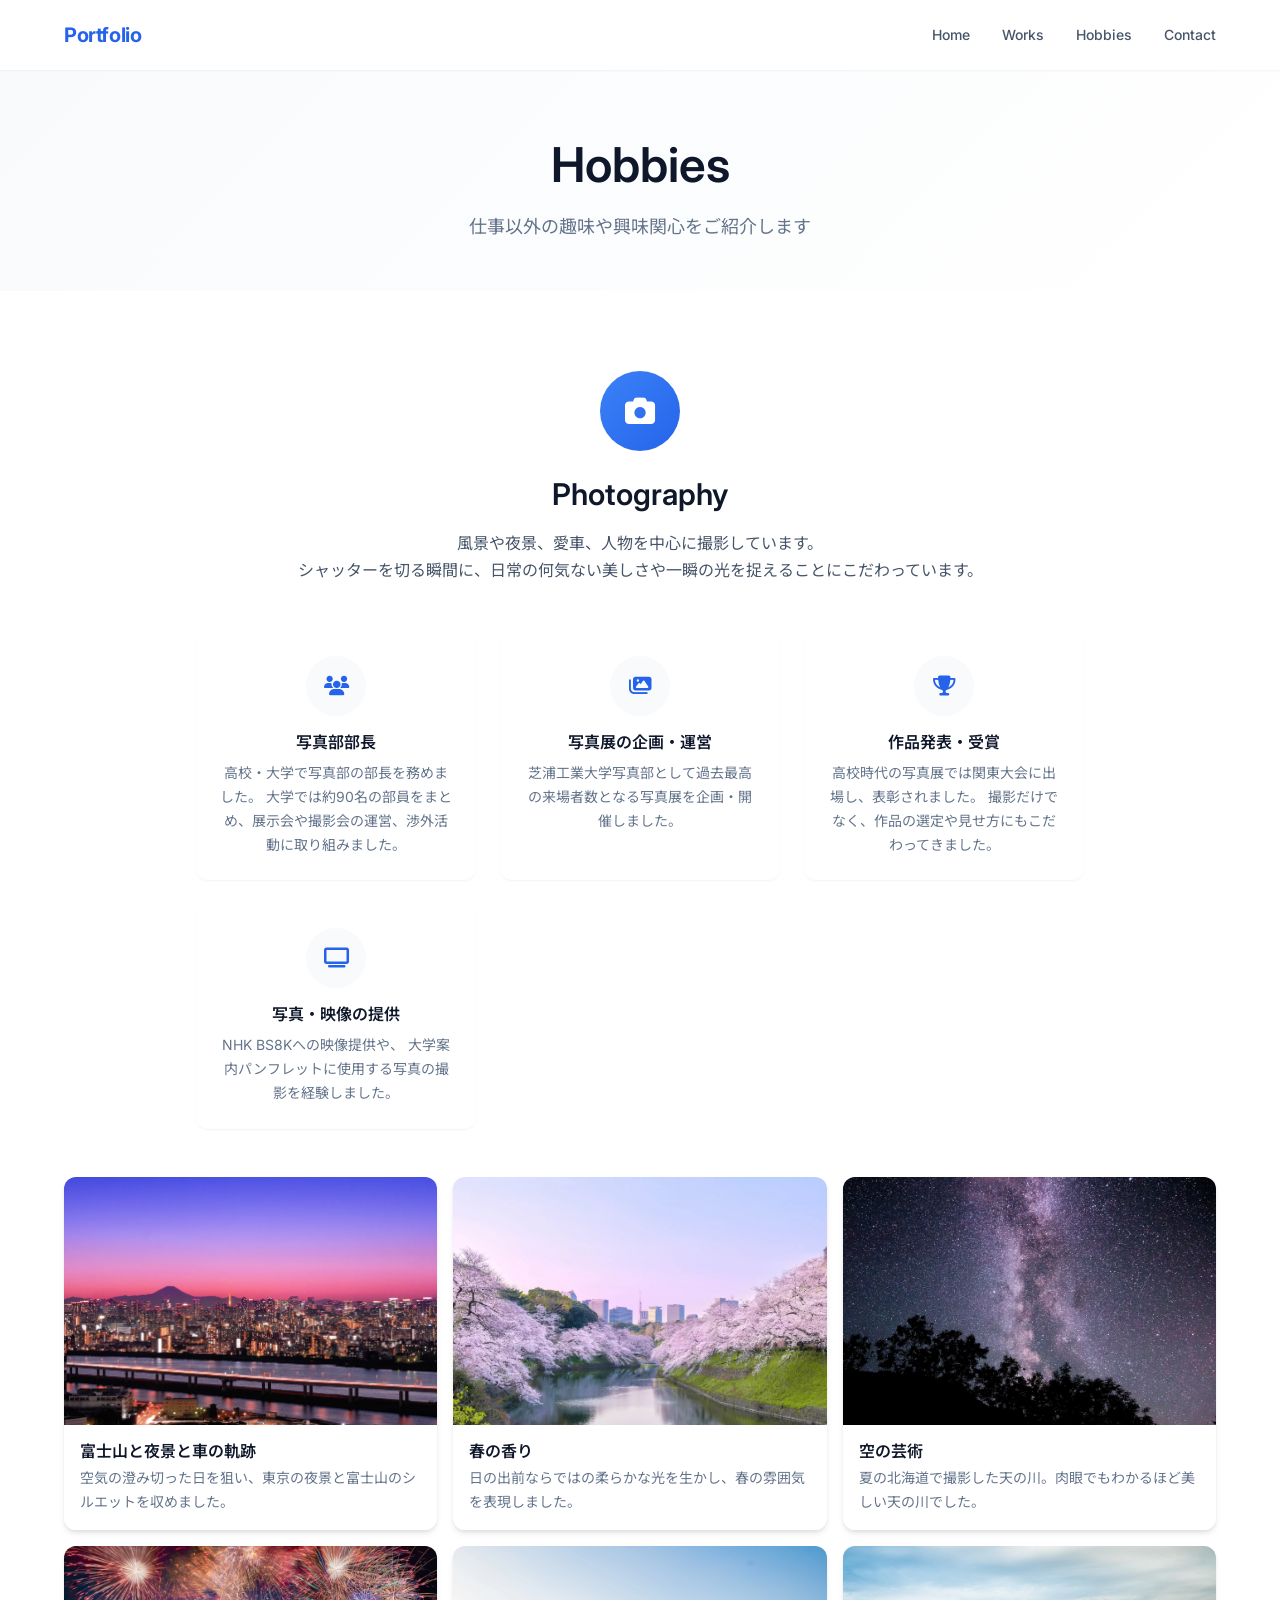
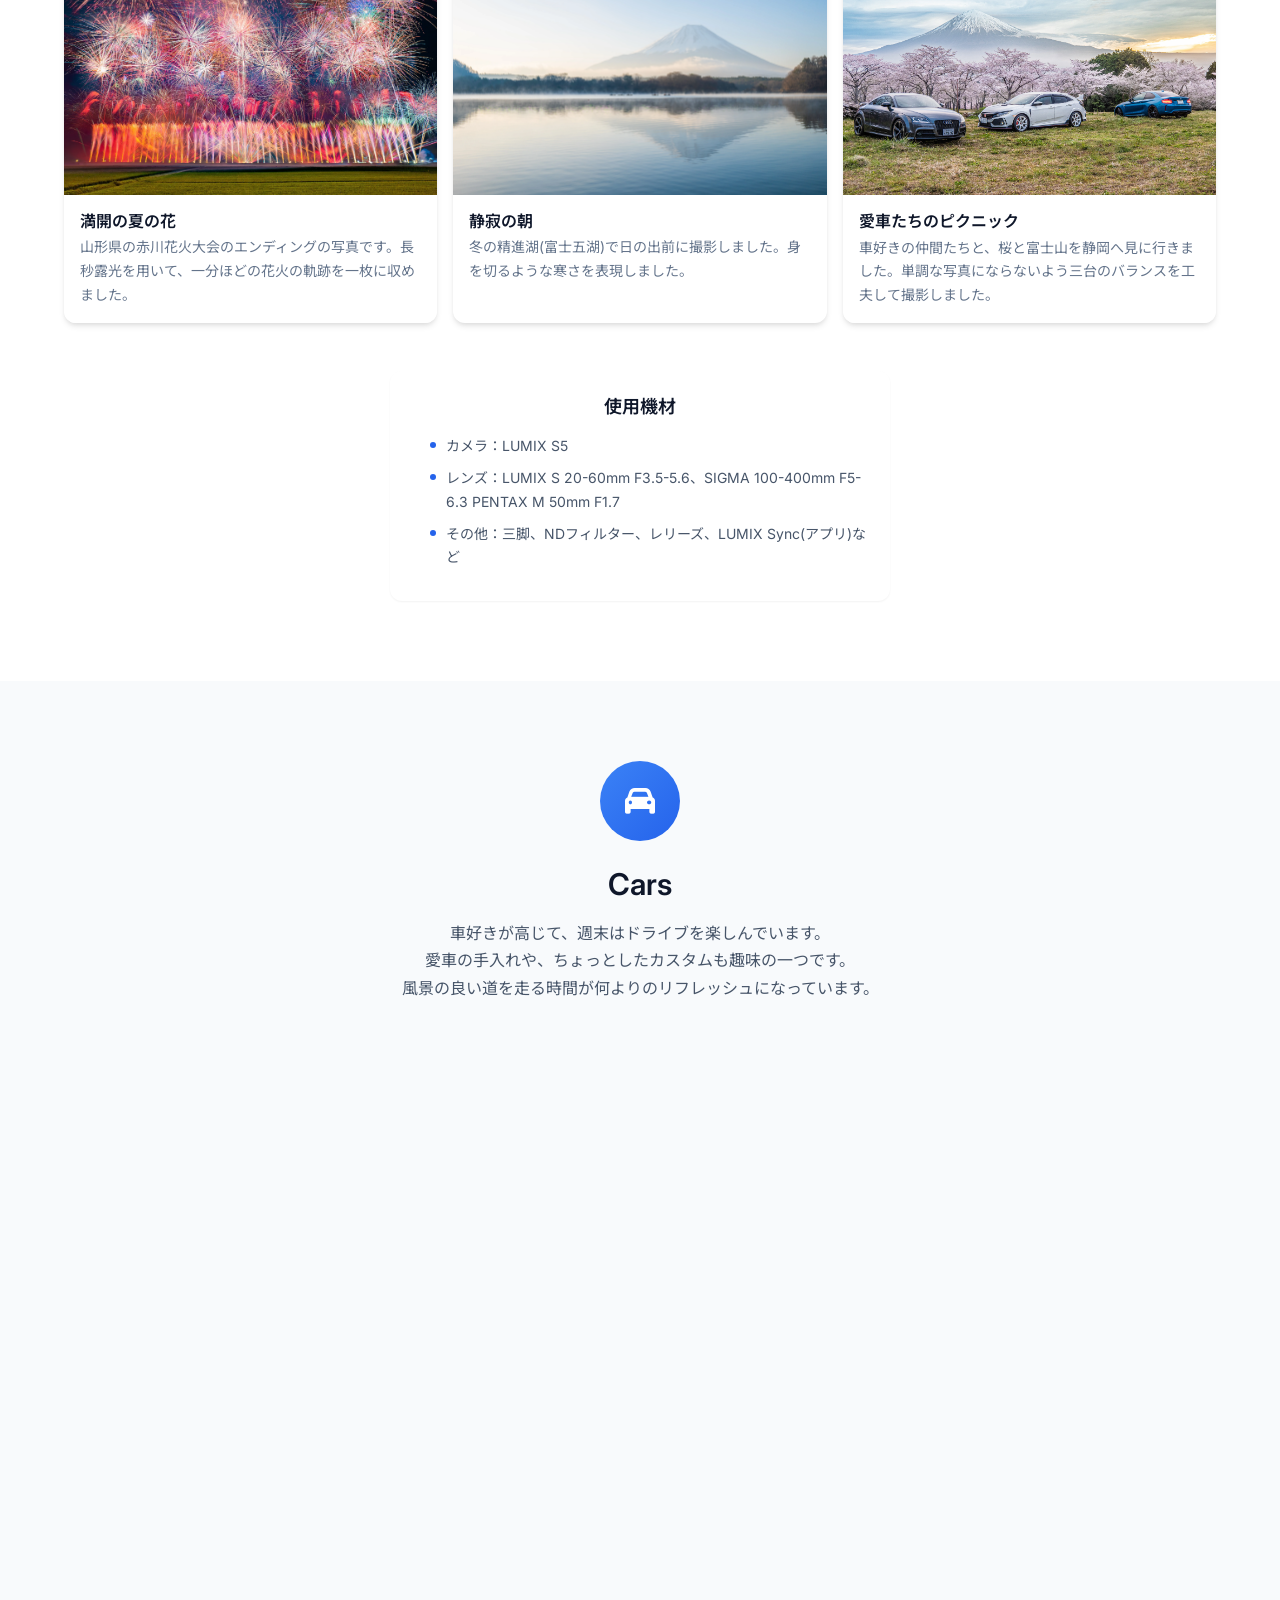
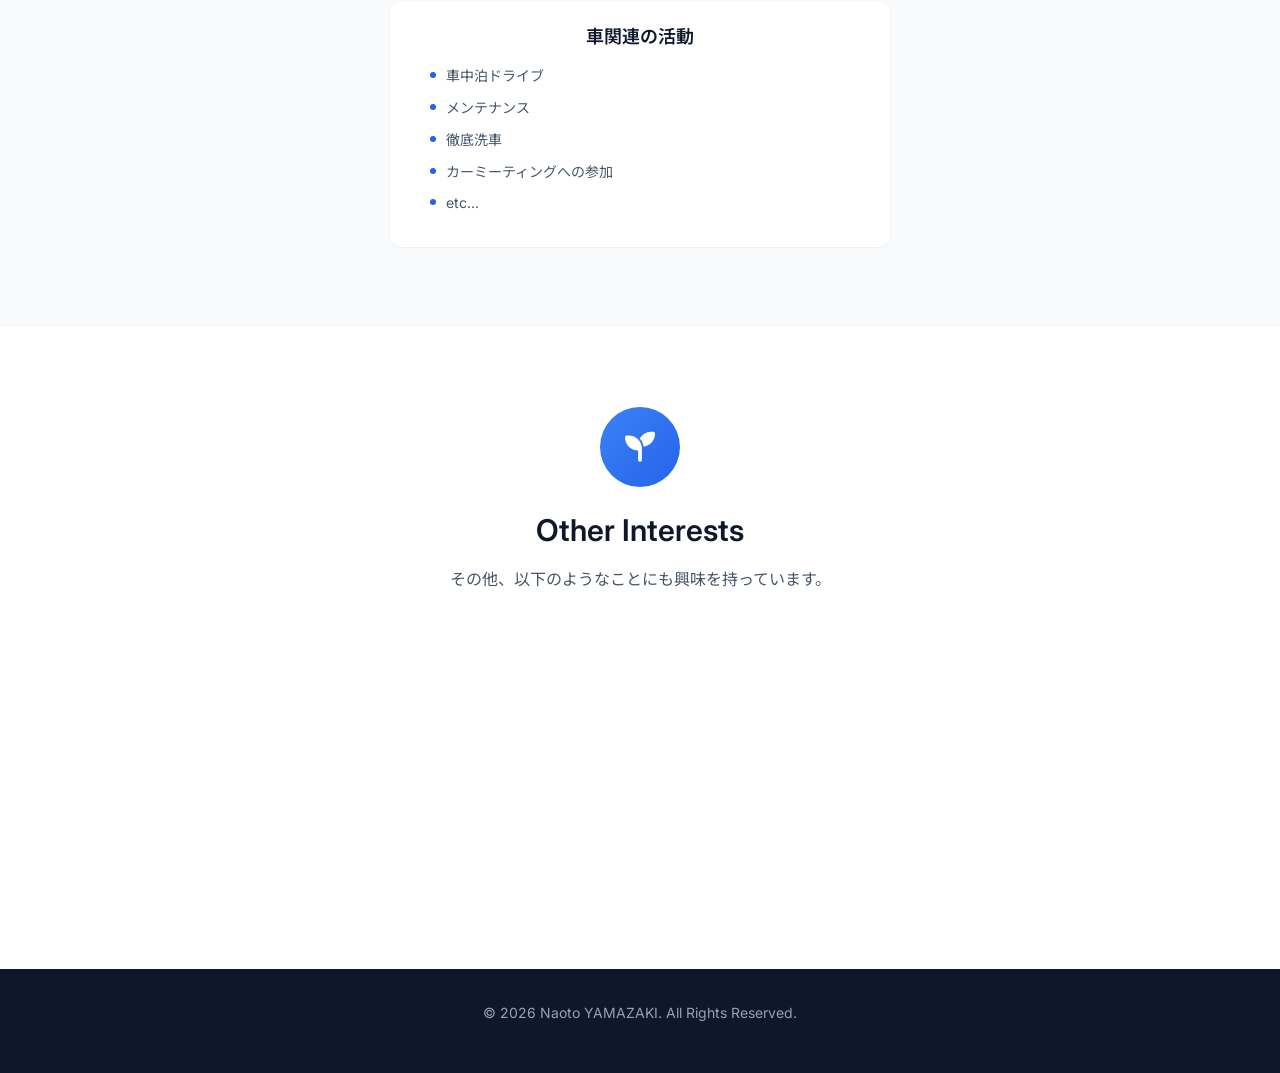
==== commit cc7bdb4f: "careerの追記・修正" ====
--- a/hobbies.html
+++ b/hobbies.html
@@ -58,6 +58,52 @@
           </p>
         </div>
 
+        <div class="photography-achievements">
+            <div class="achievement-card">
+              <div class="achievement-icon">
+                <i class="fas fa-users"></i>
+              </div>
+              <h3>写真部部長</h3>
+              <p>
+                高校・大学で写真部の部長を務めました。
+                大学では約90名の部員をまとめ、展示会や撮影会の運営、渉外活動に取り組みました。
+              </p>
+            </div>
+
+            <div class="achievement-card">
+              <div class="achievement-icon">
+                <i class="fas fa-images"></i>
+              </div>
+              <h3>写真展の企画・運営</h3>
+              <p>
+                芝浦工業大学写真部として過去最高の来場者数となる写真展を企画・開催しました。
+              </p>
+            </div>
+
+            <div class="achievement-card">
+              <div class="achievement-icon">
+                <i class="fas fa-trophy"></i>
+              </div>
+              <h3>作品発表・受賞</h3>
+              <p>
+                高校時代の写真展では関東大会に出場し、表彰されました。
+                撮影だけでなく、作品の選定や見せ方にもこだわってきました。
+              </p>
+            </div>
+
+            <div class="achievement-card">
+              <div class="achievement-icon">
+                <i class="fas fa-tv"></i>
+              </div>
+              <h3>写真・映像の提供</h3>
+              <p>
+                NHK BS8Kへの映像提供や、
+                大学案内パンフレットに使用する写真の撮影を経験しました。
+              </p>
+            </div>
+          </div>
+        
+
         <div class="gallery-grid">
           <!-- Gallery Item 1 -->
           <div class="gallery-item">
@@ -68,7 +114,9 @@
             />
             <div class="gallery-info">
               <h3>富士山と夜景と車の軌跡</h3>
-              <p>空気の澄み切った日を狙い、東京の夜景と富士山のシルエットを収めました。</p>
+              <p>
+                空気の澄み切った日を狙い、東京の夜景と富士山のシルエットを収めました。
+              </p>
             </div>
           </div>
 
@@ -81,7 +129,9 @@
             />
             <div class="gallery-info">
               <h3>春の香り</h3>
-              <p>日の出前ならではの柔らかな光を生かし、春の雰囲気を表現しました。</p>
+              <p>
+                日の出前ならではの柔らかな光を生かし、春の雰囲気を表現しました。
+              </p>
             </div>
           </div>
 
@@ -94,7 +144,9 @@
             />
             <div class="gallery-info">
               <h3>空の芸術</h3>
-              <p>夏の北海道で撮影した天の川。肉眼でもわかるほど美しい天の川でした。</p>
+              <p>
+                夏の北海道で撮影した天の川。肉眼でもわかるほど美しい天の川でした。
+              </p>
             </div>
           </div>
 
@@ -107,7 +159,9 @@
             />
             <div class="gallery-info">
               <h3>満開の夏の花</h3>
-              <p>山形県の赤川花火大会のエンディングの写真です。長秒露光を用いて、一分ほどの花火の軌跡を一枚に収めました。</p>
+              <p>
+                山形県の赤川花火大会のエンディングの写真です。長秒露光を用いて、一分ほどの花火の軌跡を一枚に収めました。
+              </p>
             </div>
           </div>
 
@@ -120,7 +174,9 @@
             />
             <div class="gallery-info">
               <h3>静寂の朝</h3>
-              <p>冬の精進湖(富士五湖)で日の出前に撮影しました。身を切るような寒さを表現しました。</p>
+              <p>
+                冬の精進湖(富士五湖)で日の出前に撮影しました。身を切るような寒さを表現しました。
+              </p>
             </div>
           </div>
 
@@ -132,8 +188,10 @@
               class="gallery-photo"
             />
             <div class="gallery-info">
-              <h3>春のピクニック</h3>
-              <p>車好きの仲間たちと、桜と富士山を静岡へ見に行きました。単調な写真にならないよう三台のバランスを工夫して撮影しました。</p>
+              <h3>愛車たちのピクニック</h3>
+              <p>
+                車好きの仲間たちと、桜と富士山を静岡へ見に行きました。単調な写真にならないよう三台のバランスを工夫して撮影しました。
+              </p>
             </div>
           </div>
         </div>
--- a/css/style.css
+++ b/css/style.css
@@ -626,6 +626,54 @@
     margin-bottom: 0;
 }
 
+.career-details {
+  display: flex;
+  flex-direction: column;
+  gap: var(--spacing-5);
+  margin-top: var(--spacing-6);
+  padding-left: var(--spacing-5);
+  border-left: 2px solid var(--gray-200);
+}
+
+.career-detail-item {
+  position: relative;
+  padding: var(--spacing-5);
+  background-color: var(--gray-50);
+  border-radius: var(--radius-lg);
+}
+
+.career-detail-item::before {
+  content: "";
+  position: absolute;
+  top: 28px;
+  left: calc(var(--spacing-5) * -1 - 5px);
+  width: 10px;
+  height: 10px;
+  background-color: var(--primary-color);
+  border-radius: 50%;
+}
+
+.career-detail-period {
+  display: inline-block;
+  margin-bottom: var(--spacing-2);
+  font-size: var(--font-size-xs);
+  color: var(--gray-500);
+  font-weight: 500;
+}
+
+.career-detail-item h4 {
+  margin-bottom: var(--spacing-2);
+  font-size: var(--font-size-base);
+  color: var(--gray-800);
+}
+
+.career-detail-item p {
+  margin-bottom: 0;
+  font-size: var(--font-size-sm);
+  color: var(--gray-600);
+  line-height: 1.8;
+}
+
 /* ========================================
    Contact Section
 ======================================== */
@@ -837,6 +885,52 @@
     text-align: center;
     max-width: 700px;
     margin: 0 auto var(--spacing-12);
+}
+
+.photography-achievements {
+    display: grid;
+    grid-template-columns: repeat(auto-fit, minmax(240px, 280px));
+    justify-content: center;
+    gap: var(--spacing-6);
+    margin-bottom: var(--spacing-12);
+}
+
+.achievement-card {
+    padding: var(--spacing-6);
+    background-color: var(--white);
+    border-radius: var(--radius-lg);
+    box-shadow: var(--shadow-sm);
+    text-align: center;
+    transition: all var(--transition-base);
+}
+
+.achievement-card:hover {
+    transform: translateY(-4px);
+    box-shadow: var(--shadow-md);
+}
+
+.achievement-icon {
+    width: 60px;
+    height: 60px;
+    margin: 0 auto var(--spacing-4);
+    display: flex;
+    align-items: center;
+    justify-content: center;
+    background-color: var(--gray-50);
+    border-radius: 50%;
+    color: var(--primary-color);
+    font-size: var(--font-size-xl);
+}
+
+.achievement-card h3 {
+    font-size: var(--font-size-base);
+    margin-bottom: var(--spacing-2);
+}
+
+.achievement-card p {
+    font-size: var(--font-size-sm);
+    color: var(--gray-500);
+    margin-bottom: 0;
 }
 
 .hobby-icon {
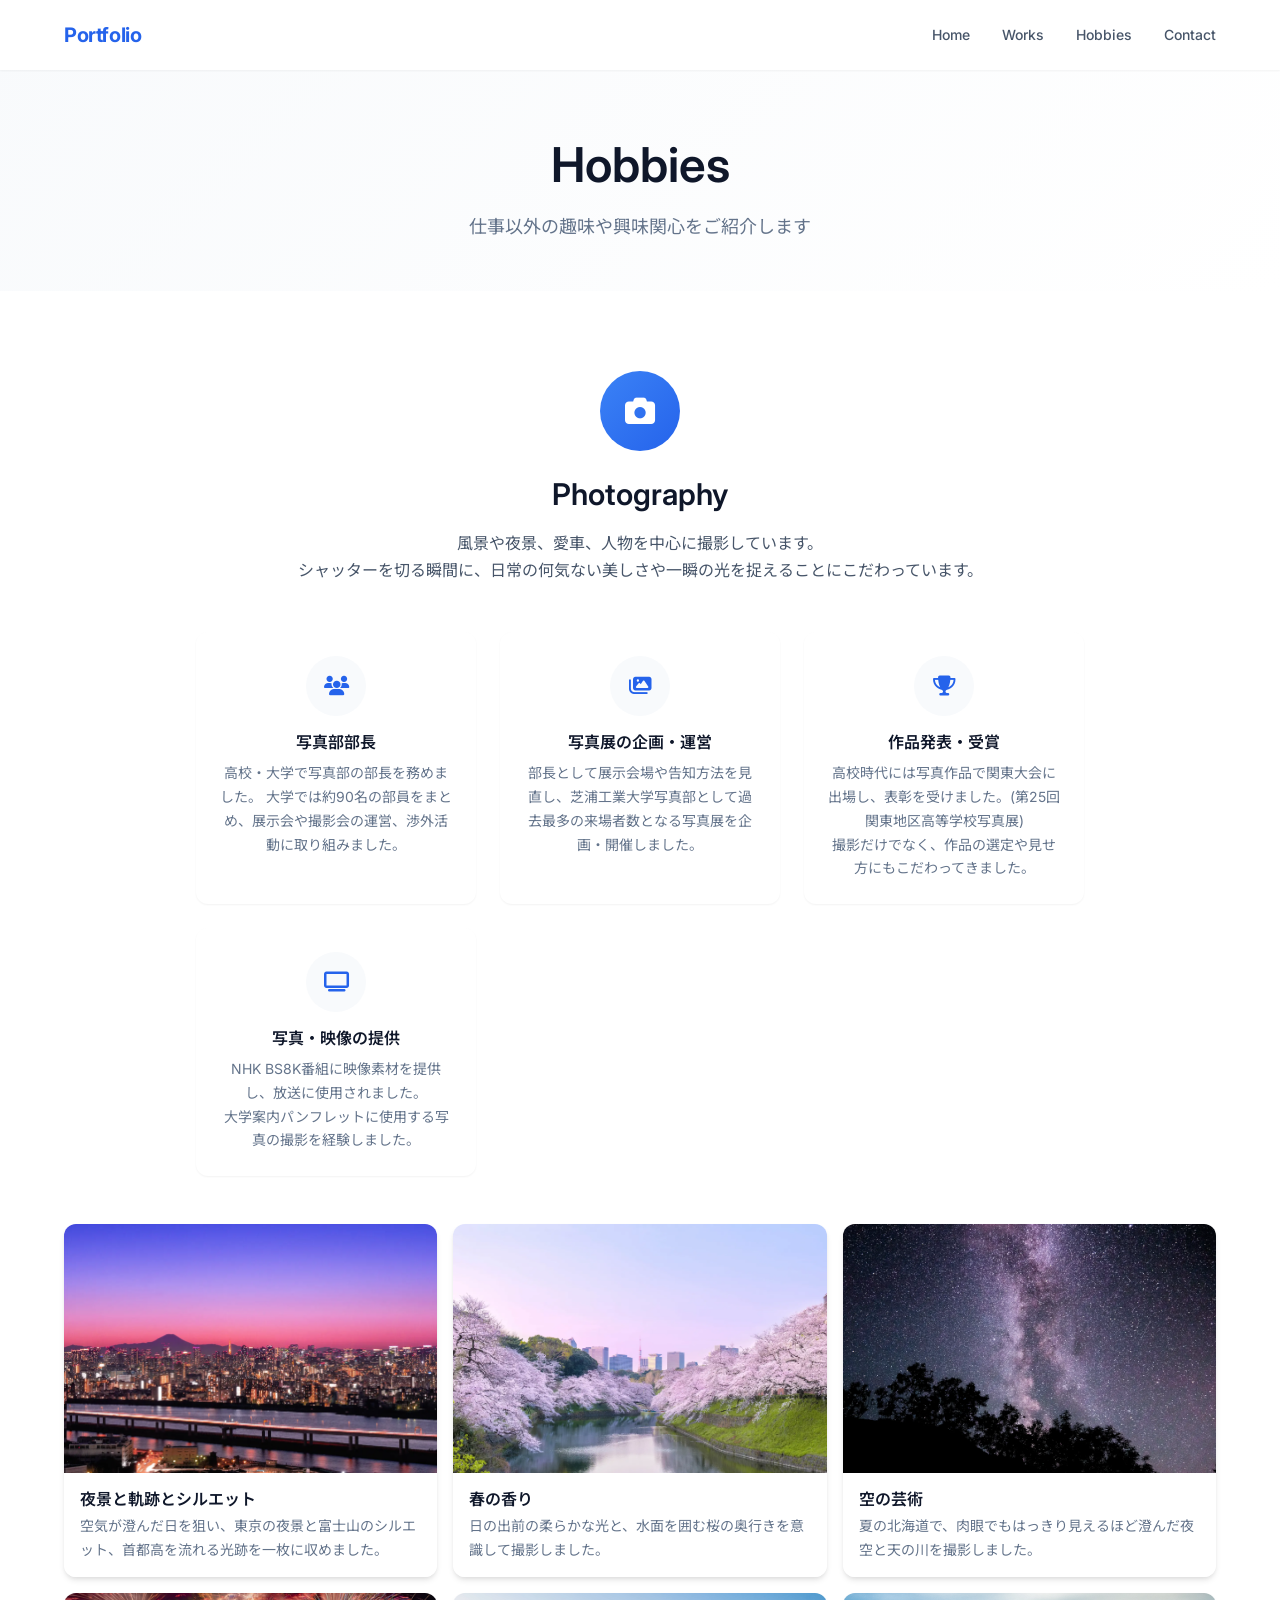
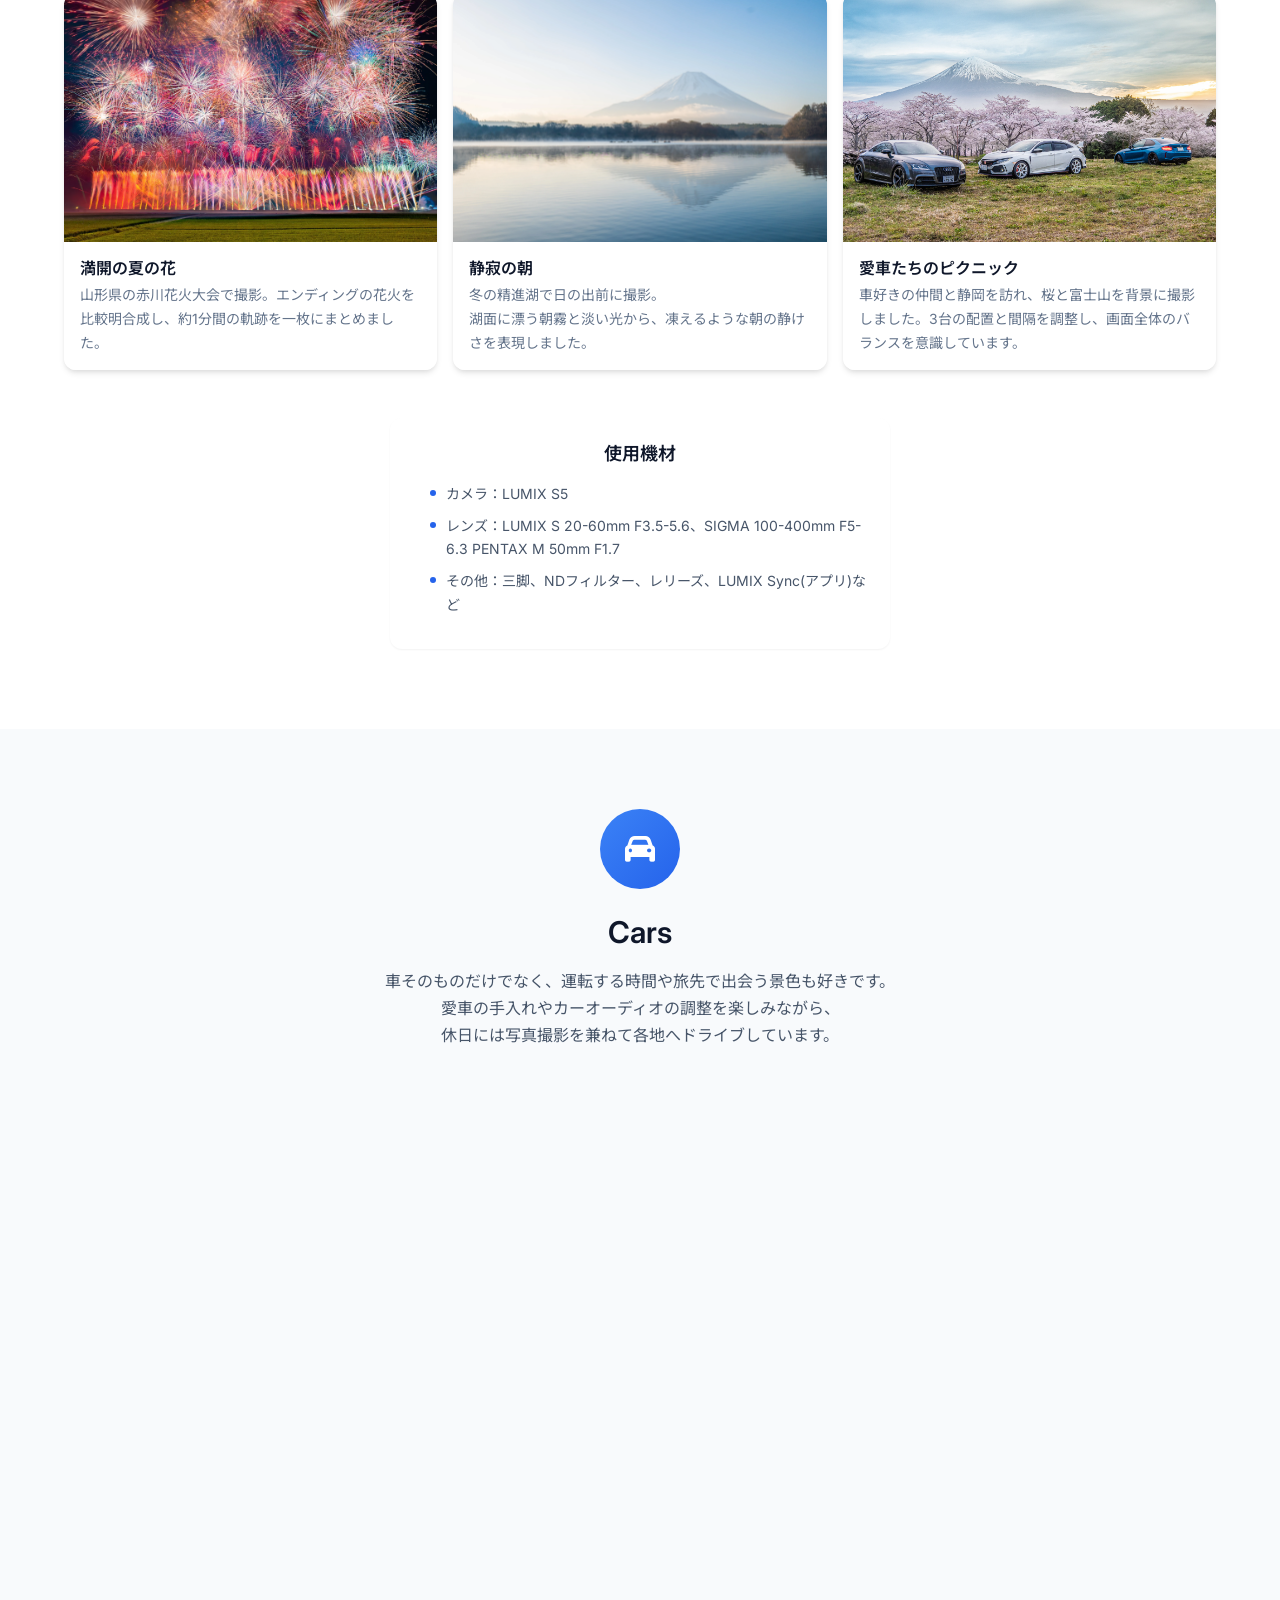
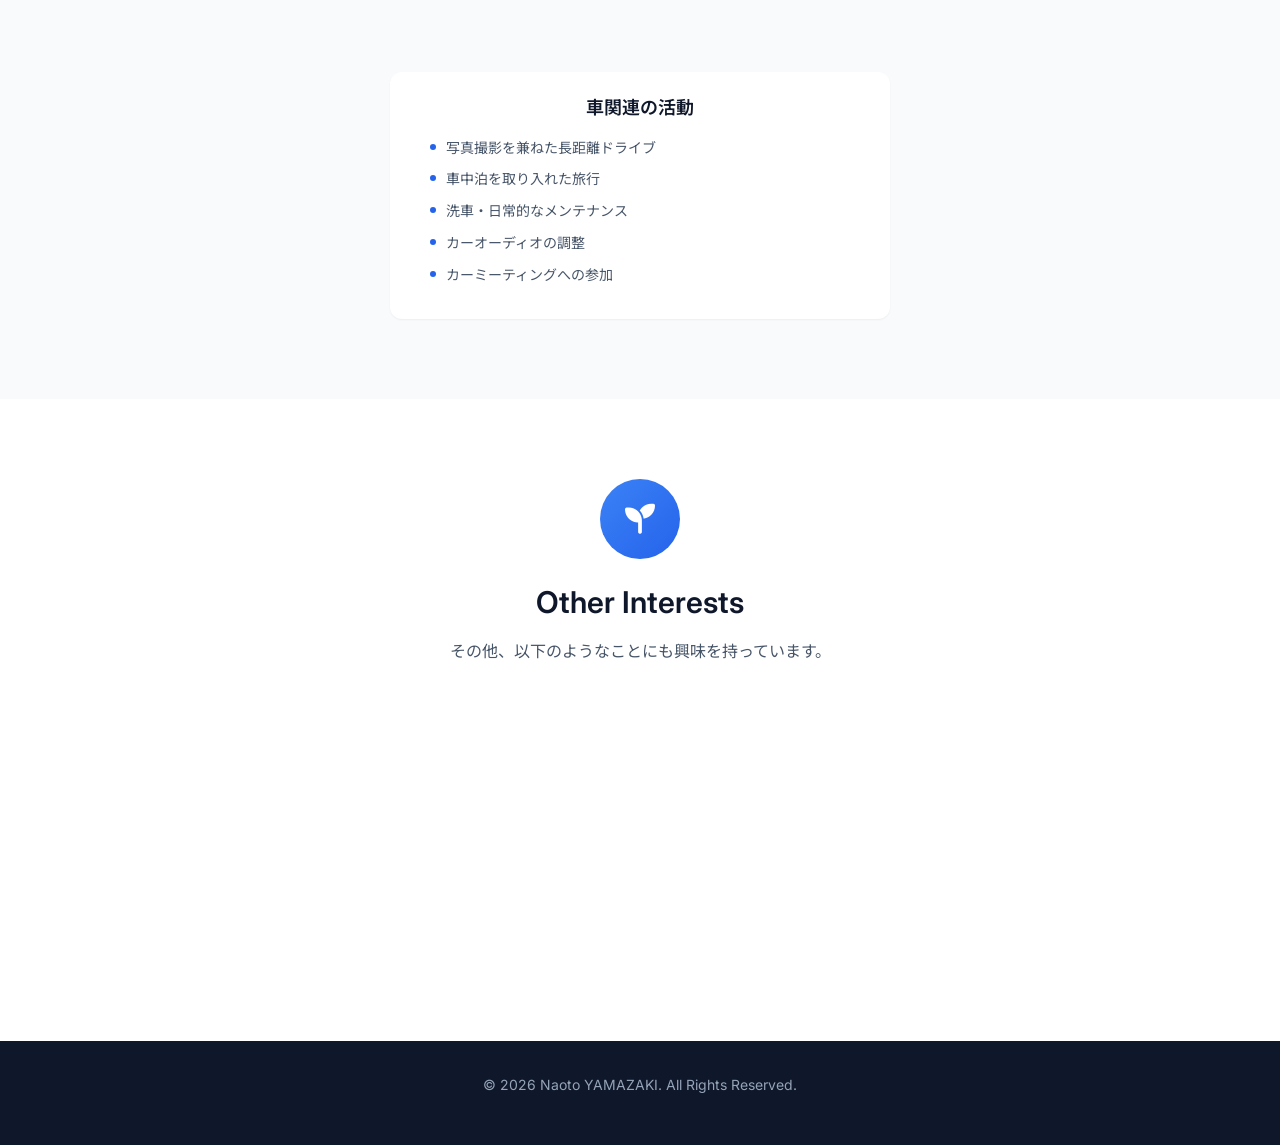
==== commit 0ffde014: "スキルの微修正" ====
--- a/hobbies.html
+++ b/hobbies.html
@@ -59,63 +59,62 @@
         </div>
 
         <div class="photography-achievements">
-            <div class="achievement-card">
-              <div class="achievement-icon">
-                <i class="fas fa-users"></i>
-              </div>
-              <h3>写真部部長</h3>
-              <p>
-                高校・大学で写真部の部長を務めました。
-                大学では約90名の部員をまとめ、展示会や撮影会の運営、渉外活動に取り組みました。
-              </p>
-            </div>
-
-            <div class="achievement-card">
-              <div class="achievement-icon">
-                <i class="fas fa-images"></i>
-              </div>
-              <h3>写真展の企画・運営</h3>
-              <p>
-                芝浦工業大学写真部として過去最高の来場者数となる写真展を企画・開催しました。
-              </p>
-            </div>
-
-            <div class="achievement-card">
-              <div class="achievement-icon">
-                <i class="fas fa-trophy"></i>
-              </div>
-              <h3>作品発表・受賞</h3>
-              <p>
-                高校時代の写真展では関東大会に出場し、表彰されました。
-                撮影だけでなく、作品の選定や見せ方にもこだわってきました。
-              </p>
-            </div>
-
-            <div class="achievement-card">
-              <div class="achievement-icon">
-                <i class="fas fa-tv"></i>
-              </div>
-              <h3>写真・映像の提供</h3>
-              <p>
-                NHK BS8Kへの映像提供や、
-                大学案内パンフレットに使用する写真の撮影を経験しました。
-              </p>
-            </div>
-          </div>
-        
+          <div class="achievement-card">
+            <div class="achievement-icon">
+              <i class="fas fa-users"></i>
+            </div>
+            <h3>写真部部長</h3>
+            <p>
+              高校・大学で写真部の部長を務めました。
+              大学では約90名の部員をまとめ、展示会や撮影会の運営、渉外活動に取り組みました。
+            </p>
+          </div>
+
+          <div class="achievement-card">
+            <div class="achievement-icon">
+              <i class="fas fa-images"></i>
+            </div>
+            <h3>写真展の企画・運営</h3>
+            <p>
+              部長として展示会場や告知方法を見直し、芝浦工業大学写真部として過去最多の来場者数となる写真展を企画・開催しました。
+            </p>
+          </div>
+
+          <div class="achievement-card">
+            <div class="achievement-icon">
+              <i class="fas fa-trophy"></i>
+            </div>
+            <h3>作品発表・受賞</h3>
+            <p>
+              高校時代には写真作品で関東大会に出場し、表彰を受けました。(第25回関東地区高等学校写真展)<br />
+              撮影だけでなく、作品の選定や見せ方にもこだわってきました。
+            </p>
+          </div>
+
+          <div class="achievement-card">
+            <div class="achievement-icon">
+              <i class="fas fa-tv"></i>
+            </div>
+            <h3>写真・映像の提供</h3>
+            <p>
+              NHK BS8K番組に映像素材を提供し、放送に使用されました。<br />
+              大学案内パンフレットに使用する写真の撮影を経験しました。
+            </p>
+          </div>
+        </div>
 
         <div class="gallery-grid">
           <!-- Gallery Item 1 -->
           <div class="gallery-item">
             <img
               src="images/photo-1.webp"
-              alt="タワーホール船堀で撮影した風景"
-              class="gallery-photo"
-            />
-            <div class="gallery-info">
-              <h3>富士山と夜景と車の軌跡</h3>
-              <p>
-                空気の澄み切った日を狙い、東京の夜景と富士山のシルエットを収めました。
+              alt="富士山と東京の夜景"
+              class="gallery-photo"
+            />
+            <div class="gallery-info">
+              <h3>夜景と軌跡とシルエット</h3>
+              <p>
+                空気が澄んだ日を狙い、東京の夜景と富士山のシルエット、首都高を流れる光跡を一枚に収めました。
               </p>
             </div>
           </div>
@@ -130,7 +129,7 @@
             <div class="gallery-info">
               <h3>春の香り</h3>
               <p>
-                日の出前ならではの柔らかな光を生かし、春の雰囲気を表現しました。
+                日の出前の柔らかな光と、水面を囲む桜の奥行きを意識して撮影しました。
               </p>
             </div>
           </div>
@@ -145,7 +144,7 @@
             <div class="gallery-info">
               <h3>空の芸術</h3>
               <p>
-                夏の北海道で撮影した天の川。肉眼でもわかるほど美しい天の川でした。
+                夏の北海道で、肉眼でもはっきり見えるほど澄んだ夜空と天の川を撮影しました。
               </p>
             </div>
           </div>
@@ -160,7 +159,7 @@
             <div class="gallery-info">
               <h3>満開の夏の花</h3>
               <p>
-                山形県の赤川花火大会のエンディングの写真です。長秒露光を用いて、一分ほどの花火の軌跡を一枚に収めました。
+                山形県の赤川花火大会で撮影。エンディングの花火を比較明合成し、約1分間の軌跡を一枚にまとめました。
               </p>
             </div>
           </div>
@@ -175,7 +174,8 @@
             <div class="gallery-info">
               <h3>静寂の朝</h3>
               <p>
-                冬の精進湖(富士五湖)で日の出前に撮影しました。身を切るような寒さを表現しました。
+                冬の精進湖で日の出前に撮影。<br />
+                湖面に漂う朝霧と淡い光から、凍えるような朝の静けさを表現しました。
               </p>
             </div>
           </div>
@@ -184,13 +184,13 @@
           <div class="gallery-item">
             <img
               src="images/photo-6.webp"
-              alt="大石寺と車"
+              alt="桜と富士山を背景に並ぶ三台の車"
               class="gallery-photo"
             />
             <div class="gallery-info">
               <h3>愛車たちのピクニック</h3>
               <p>
-                車好きの仲間たちと、桜と富士山を静岡へ見に行きました。単調な写真にならないよう三台のバランスを工夫して撮影しました。
+                車好きの仲間と静岡を訪れ、桜と富士山を背景に撮影しました。3台の配置と間隔を調整し、画面全体のバランスを意識しています。
               </p>
             </div>
           </div>
@@ -221,9 +221,9 @@
           </div>
           <h2 class="hobby-title">Cars</h2>
           <p class="hobby-description">
-            車好きが高じて、週末はドライブを楽しんでいます。<br />
-            愛車の手入れや、ちょっとしたカスタムも趣味の一つです。<br />
-            風景の良い道を走る時間が何よりのリフレッシュになっています。
+            車そのものだけでなく、運転する時間や旅先で出会う景色も好きです。<br />
+            愛車の手入れやカーオーディオの調整を楽しみながら、<br />
+            休日には写真撮影を兼ねて各地へドライブしています。
           </p>
         </div>
 
@@ -250,8 +250,8 @@
                 </div>
               </div>
               <p class="car-description">
-                大学のカーデザインの授業の課題で知り、一目惚れして購入。<br />
-                走行性能とデザインのバランスが絶妙で、運転する楽しさを教えてくれる一台です。
+                大学のカーデザインの授業で題材として扱ったことをきっかけに知り、その造形に惹かれました。<br />
+                走行性能とデザインのバランスが魅力で、運転する楽しさを感じさせてくれる一台です。
               </p>
             </div>
           </div>
@@ -260,11 +260,11 @@
         <div class="hobby-activities">
           <h3>車関連の活動</h3>
           <ul class="activities-list">
-            <li>車中泊ドライブ</li>
-            <li>メンテナンス</li>
-            <li>徹底洗車</li>
+            <li>写真撮影を兼ねた長距離ドライブ</li>
+            <li>車中泊を取り入れた旅行</li>
+            <li>洗車・日常的なメンテナンス</li>
+            <li>カーオーディオの調整</li>
             <li>カーミーティングへの参加</li>
-            <li>etc...</li>
           </ul>
         </div>
       </div>
@@ -297,11 +297,29 @@
 
           <div class="interest-card">
             <div class="interest-icon">
-              <i class="fas fa-plane"></i>
+              <i class="fas fa-train"></i>
             </div>
             <h3>旅行・ドライブ</h3>
             <p>
-              愛車で各地を巡り、風景や街並みを撮影することが好きです。移動そのものも含めて、旅を楽しんでいます。
+              車や鉄道で各地を巡り、風景や街並みを撮影することが好きです。移動そのものも含めて、旅を楽しんでいます。
+            </p>
+          </div>
+
+          <div class="interest-card">
+            <div class="interest-icon">
+              <i class="fas fa-chess-knight"></i>
+            </div>
+            <h3>将棋</h3>
+            <p>四間飛車を中心に打ち、オンライン対局やAI解析を使った振り返りを楽しんでいます。</p>
+          </div>
+
+          <div class="interest-card">
+            <div class="interest-icon">
+              <i class="fas fa-bowl-food"></i>
+            </div>
+            <h3>ラーメン</h3>
+            <p>
+                家系ラーメンや豚骨系を中心に、ドライブ先で気になる店を訪れる、ラーメンドライブを楽しんでいます。
             </p>
           </div>
         </div>
--- a/css/style.css
+++ b/css/style.css
@@ -384,16 +384,12 @@
     position: relative;
 }
 
-.hero-placeholder {
+.hero-photo {
     width: 100%;
     height: 100%;
-    display: flex;
-    align-items: center;
-    justify-content: center;
-    color: var(--white);
-    font-size: var(--font-size-xl);
-    font-weight: 500;
-    opacity: 0.8;
+    object-fit: cover;
+    object-position: center;
+    display: block;
 }
 
 /* Scroll Indicator */
@@ -491,43 +487,175 @@
     border-bottom: none;
 }
 
-/* Skills Grid */
+/* ========================================
+   Skills
+======================================== */
+
 .skills-grid {
-    display: grid;
-    grid-template-columns: repeat(3, 1fr);
-    gap: var(--spacing-4);
-}
-
-.skill-item {
-    display: flex;
-    flex-direction: column;
-    align-items: center;
-    gap: var(--spacing-2);
-    padding: var(--spacing-4);
-    background-color: var(--gray-50);
-    border-radius: var(--radius-lg);
-    transition: all var(--transition-base);
-}
-
-.skill-item:hover {
-    transform: translateY(-4px);
-    box-shadow: var(--shadow-md);
-}
-
+  display: grid;
+  grid-template-columns: repeat(4, minmax(0, 1fr));
+  gap: var(--spacing-3);
+}
+
+/* Card */
+.skill-card {
+  position: relative;
+  height: 130px;
+  padding: var(--spacing-5) var(--spacing-3) var(--spacing-3);
+  display: flex;
+  flex-direction: column;
+  align-items: center;
+  justify-content: center;
+  gap: var(--spacing-2);
+  overflow: hidden;
+  text-align: center;
+  background-color: var(--gray-50);
+  border: 1px solid var(--gray-100);
+  border-radius: var(--radius-lg);
+  box-shadow: var(--shadow-sm);
+  cursor: pointer;
+  transition:
+    transform var(--transition-base),
+    box-shadow var(--transition-base),
+    border-color var(--transition-base);
+}
+
+.skill-card:hover,
+.skill-card:focus {
+  transform: translateY(-3px);
+  border-color: var(--gray-200);
+  box-shadow: var(--shadow-md);
+}
+
+.skill-card:focus {
+  outline: 3px solid rgba(37, 99, 235, 0.2);
+  outline-offset: 3px;
+}
+
+/* Experience badge */
+.skill-level {
+  position: absolute;
+  top: var(--spacing-2);
+  right: var(--spacing-2);
+  z-index: 2;
+  padding: 3px 7px;
+  border-radius: var(--radius-full);
+  font-size: 0.6rem;
+  font-weight: 600;
+  line-height: 1.3;
+  white-space: nowrap;
+  transition:
+    opacity var(--transition-fast),
+    transform var(--transition-fast);
+}
+
+.skill-level-work {
+  color: var(--primary-color);
+  background-color: rgba(37, 99, 235, 0.1);
+}
+
+.skill-level-training {
+  color: #0e7490;
+  background-color: rgba(8, 145, 178, 0.1);
+}
+
+.skill-level-creative {
+  color: #7c3aed;
+  background-color: rgba(124, 58, 237, 0.1);
+}
+
+/* Icon */
 .skill-icon {
-    width: 48px;
-    height: 48px;
-    display: flex;
-    align-items: center;
-    justify-content: center;
-    font-size: var(--font-size-2xl);
-    color: var(--primary-color);
-}
-
-.skill-item span {
-    font-size: var(--font-size-sm);
-    font-weight: 500;
-    color: var(--gray-700);
+  width: 42px;
+  height: 42px;
+  display: flex;
+  align-items: center;
+  justify-content: center;
+  flex-shrink: 0;
+  font-size: var(--font-size-xl);
+  color: var(--primary-color);
+  transition:
+    opacity var(--transition-fast),
+    transform var(--transition-fast);
+}
+
+.skill-card h3 {
+  margin: 0;
+  font-size: var(--font-size-sm);
+  line-height: 1.4;
+  transition:
+    opacity var(--transition-fast),
+    transform var(--transition-fast);
+}
+
+/* Hover description */
+.skill-description {
+  position: absolute;
+  inset: 0;
+  z-index: 3;
+  margin: 0;
+  padding: var(--spacing-4);
+  display: block;
+  overflow-y: auto;
+  color: var(--gray-600);
+  background-color: rgba(255, 255, 255, 0.98);
+  font-size: 0.7rem;
+  line-height: 1.55;
+  text-align: left;
+  opacity: 0;
+  visibility: hidden;
+  transform: translateY(8px);
+  transition:
+    opacity var(--transition-base),
+    visibility var(--transition-base),
+    transform var(--transition-base);
+}
+
+.skill-card:hover .skill-description,
+.skill-card:focus .skill-description {
+  opacity: 1;
+  visibility: visible;
+  transform: translateY(0);
+}
+
+.skill-card:hover .skill-icon,
+.skill-card:hover h3,
+.skill-card:hover .skill-level,
+.skill-card:focus .skill-icon,
+.skill-card:focus h3,
+.skill-card:focus .skill-level {
+  opacity: 0;
+  transform: translateY(-5px);
+}
+
+/* Adobe icons */
+.adobe-skill-icon {
+  width: 30px;
+  height: 30px;
+  border-radius: 5px;
+  font-family: Arial, sans-serif;
+  font-size: var(--font-size-lg);
+  font-weight: 700;
+  letter-spacing: -1px;
+}
+
+.adobe-skill-icon span {
+  line-height: 1;
+}
+
+.skill-icon.adobe-photoshop {
+  color: #31a8ff;
+  background-color: #001e36;
+}
+
+.skill-icon.adobe-illustrator {
+  color: #ff9a00;
+  background-color: #330000;
+}
+
+.skill-icon.adobe-lightroom {
+  color: #31a8ff;
+  background-color: #001e36;
 }
 
 /* Bio */
@@ -1377,10 +1505,15 @@
         gap: var(--spacing-2);
     }
     
-    .skill-item {
-        padding: var(--spacing-3);
-    }
-    
+    .skill-card {
+    height: 125px;
+    }
+
+    .skill-description {
+    padding: var(--spacing-3);
+    font-size: 0.68rem;
+    }
+
     .work-links {
         flex-direction: column;
     }
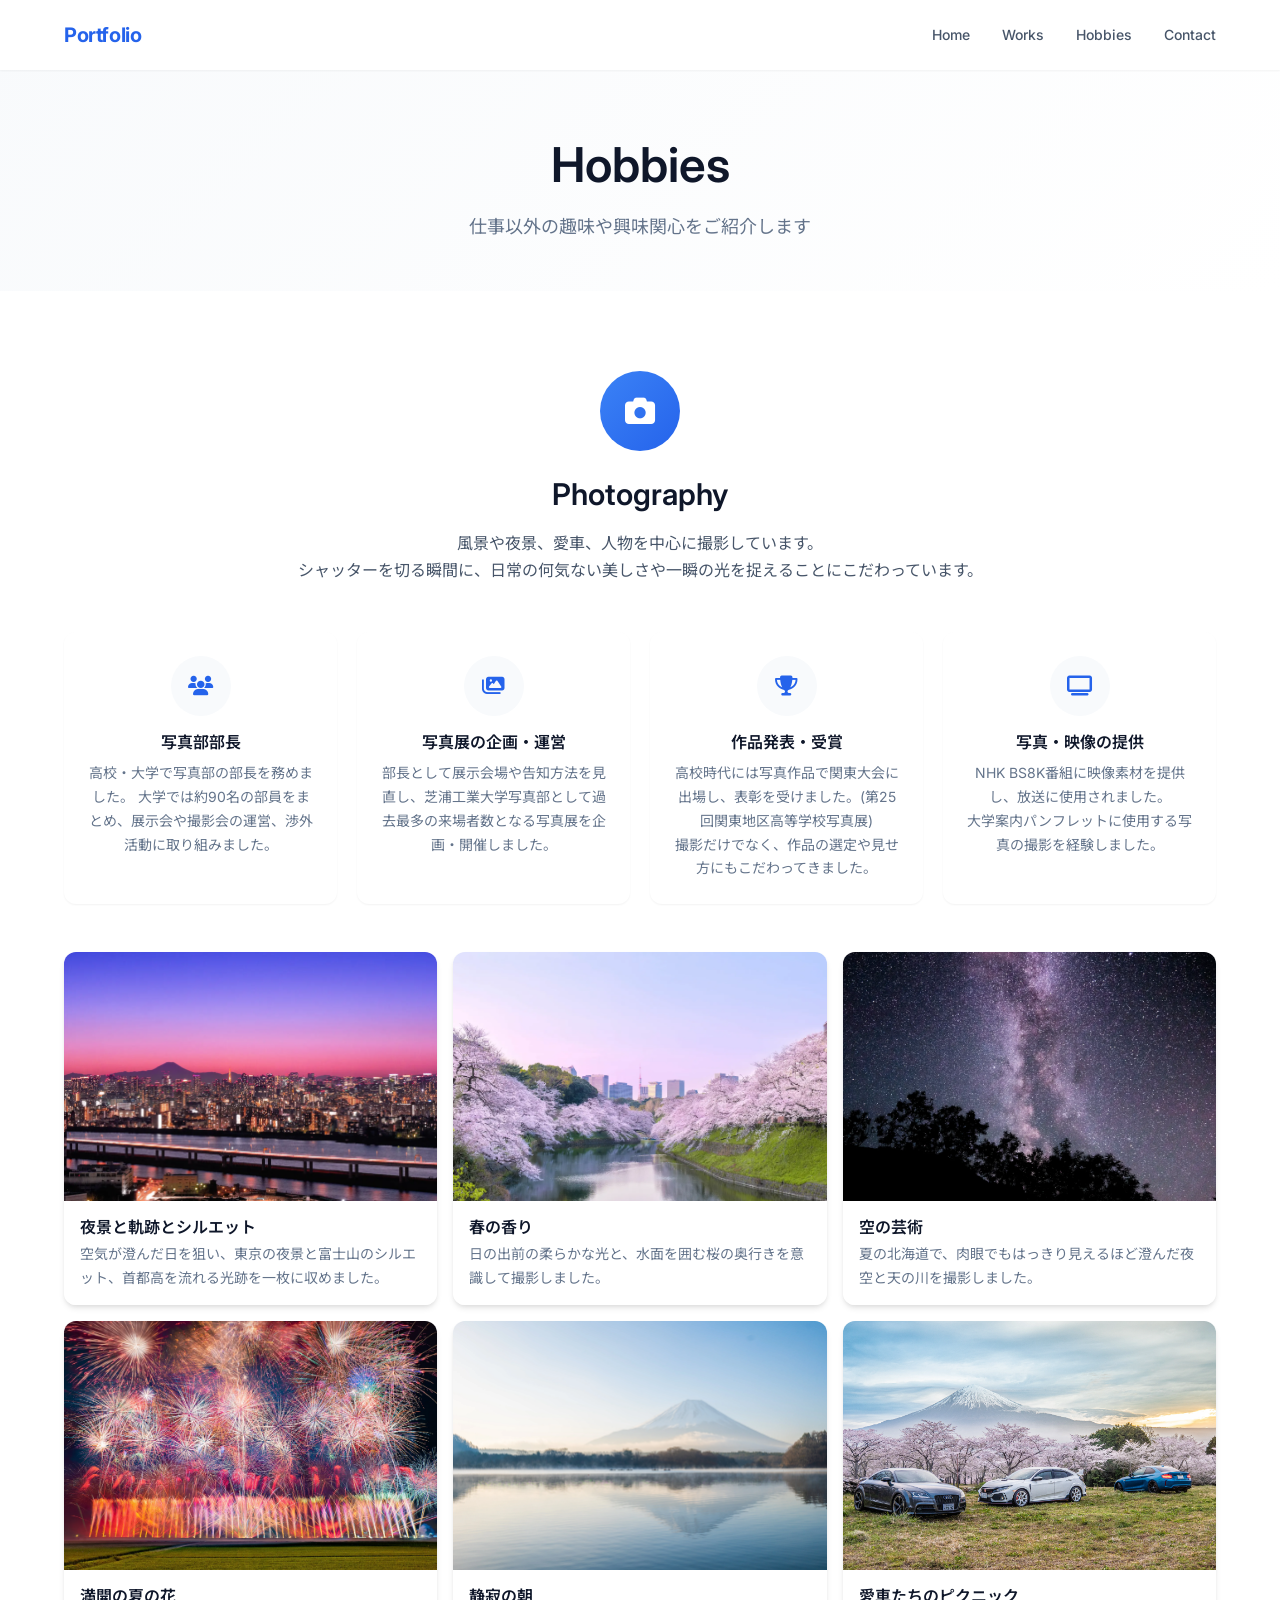
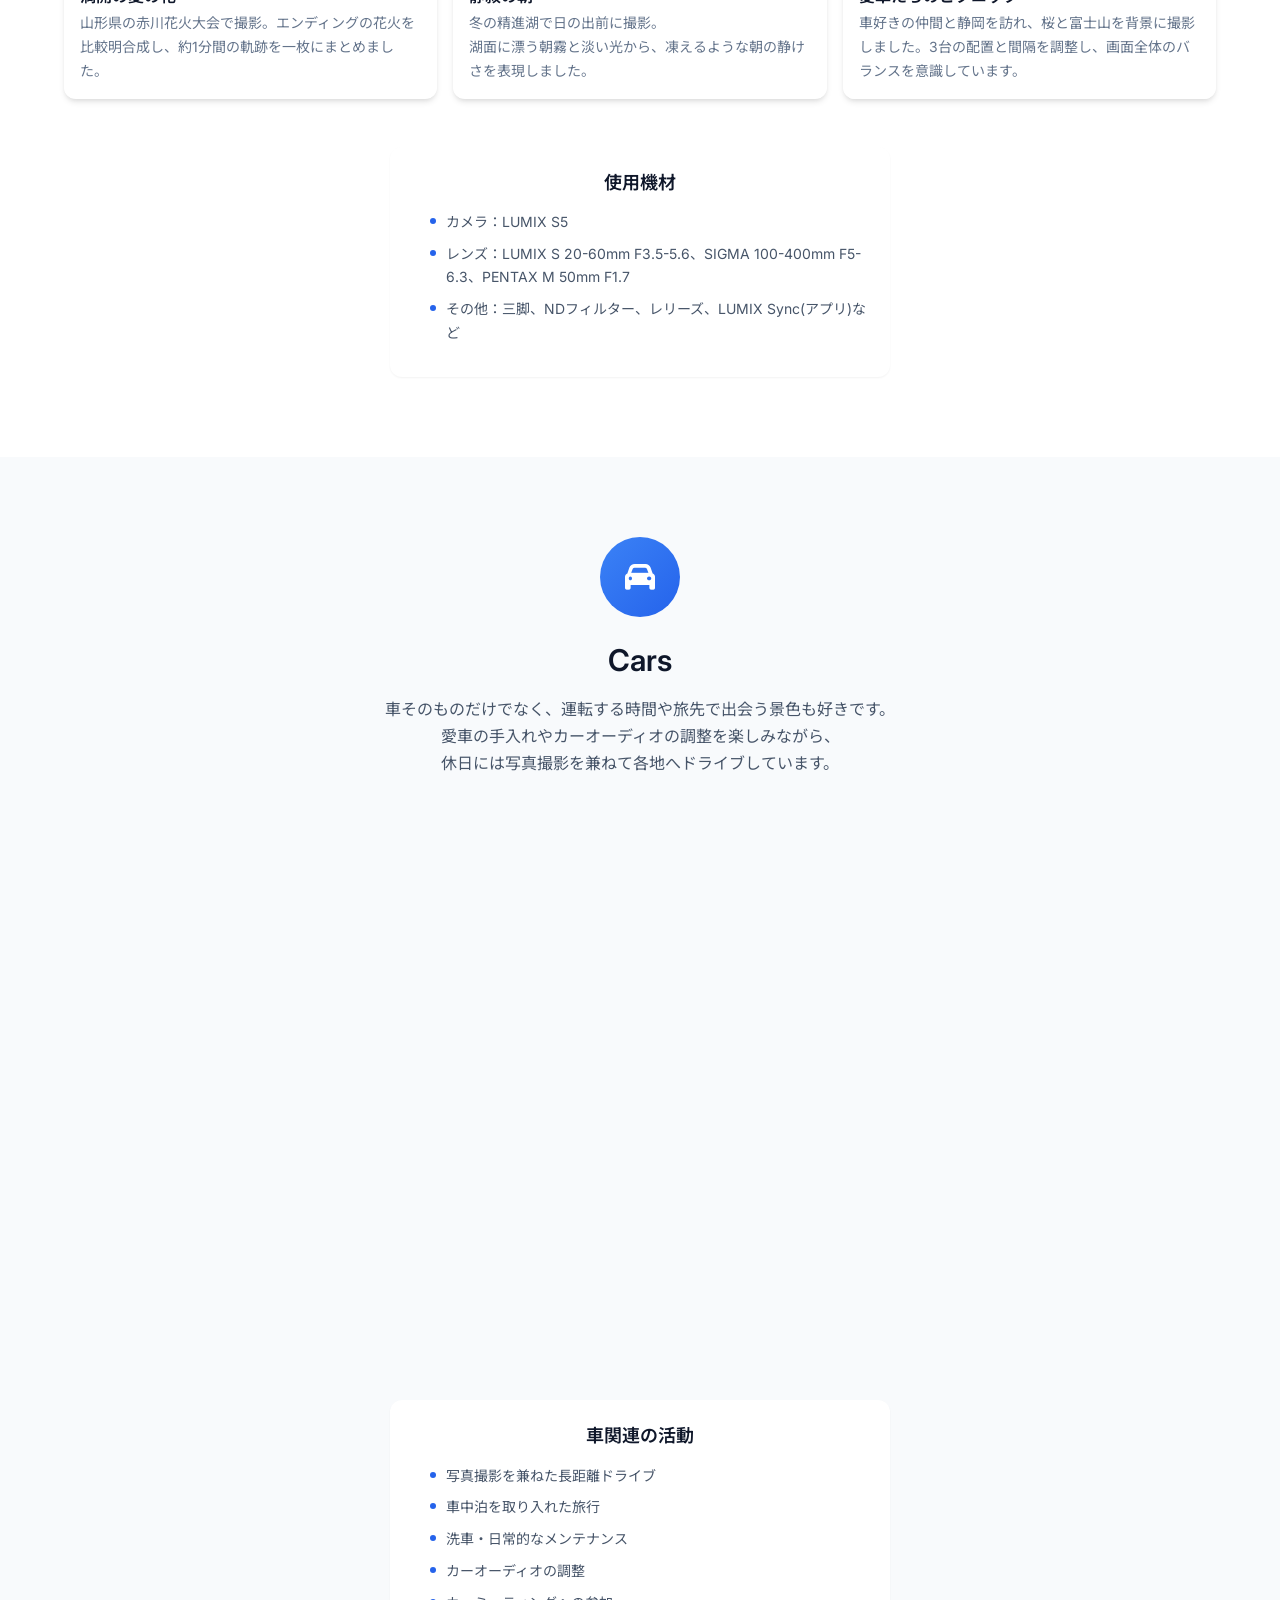
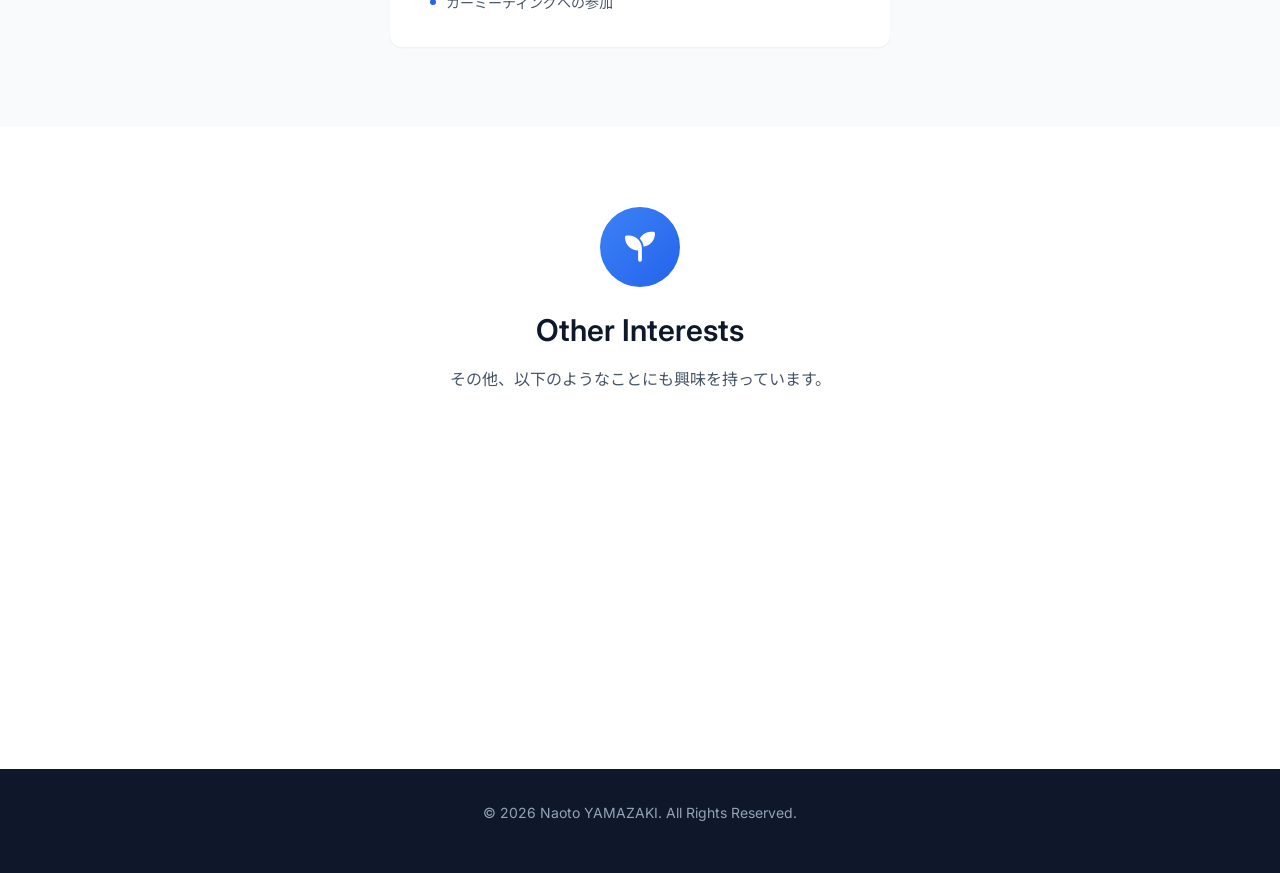
==== commit 90b28fd1: "worksのgithubリンク・スクリーンショット掲載" ====
--- a/hobbies.html
+++ b/hobbies.html
@@ -201,8 +201,7 @@
           <ul class="equipment-list">
             <li>カメラ：LUMIX S5</li>
             <li>
-              レンズ：LUMIX S 20-60mm F3.5-5.6、SIGMA 100-400mm F5-6.3 PENTAX M
-              50mm F1.7
+              レンズ：LUMIX S 20-60mm F3.5-5.6、SIGMA 100-400mm F5-6.3、PENTAX M 50mm F1.7
             </li>
             <li>
               その他：三脚、NDフィルター、レリーズ、LUMIX Sync(アプリ)など
--- a/css/style.css
+++ b/css/style.css
@@ -878,104 +878,247 @@
 /* ========================================
    Works Section
 ======================================== */
+
 .works-grid {
-    display: grid;
-    grid-template-columns: repeat(auto-fill, minmax(340px, 1fr));
-    gap: var(--spacing-8);
+  display: grid;
+  grid-template-columns: repeat(3, minmax(0, 1fr));
+  align-items: stretch;
+  gap: var(--spacing-6);
 }
 
 .work-card {
-    background-color: var(--white);
-    border-radius: var(--radius-xl);
-    overflow: hidden;
-    box-shadow: var(--shadow-md);
-    transition: all var(--transition-base);
+  display: flex;
+  flex-direction: column;
+  overflow: hidden;
+  background-color: var(--white);
+  border: 1px solid var(--gray-100);
+  border-radius: var(--radius-xl);
+  box-shadow: var(--shadow-md);
+  transition:
+    transform var(--transition-base),
+    box-shadow var(--transition-base);
 }
 
 .work-card:hover {
-    transform: translateY(-8px);
-    box-shadow: var(--shadow-xl);
-}
-
+  transform: translateY(-6px);
+  box-shadow: var(--shadow-xl);
+}
+
+/* Image */
 .work-image {
-    position: relative;
-    height: 200px;
-    overflow: hidden;
-}
-
-.work-placeholder {
-    width: 100%;
-    height: 100%;
-    background: linear-gradient(135deg, var(--gray-200), var(--gray-300));
-    display: flex;
-    align-items: center;
-    justify-content: center;
-    color: var(--gray-500);
-    font-weight: 500;
-}
-
+  position: relative;
+  aspect-ratio: 16 / 9;
+  overflow: hidden;
+  background-color: var(--gray-100);
+}
+
+.work-photo {
+  width: 100%;
+  height: 100%;
+  object-fit: cover;
+  object-position: top center;
+  transition: transform var(--transition-slow);
+}
+
+.work-card:hover .work-photo {
+  transform: scale(1.03);
+}
+
+/* Technology overlay */
 .work-overlay {
-    position: absolute;
-    inset: 0;
-    background: linear-gradient(to top, rgba(0,0,0,0.7), transparent);
-    display: flex;
-    align-items: flex-end;
-    padding: var(--spacing-4);
-    opacity: 0;
-    transition: opacity var(--transition-base);
+  position: absolute;
+  inset: 0;
+  display: flex;
+  align-items: flex-end;
+  padding: var(--spacing-4);
+  background: linear-gradient(
+    to top,
+    rgba(15, 23, 42, 0.78),
+    rgba(15, 23, 42, 0) 65%
+  );
+  opacity: 0;
+  transition: opacity var(--transition-base);
 }
 
 .work-card:hover .work-overlay {
-    opacity: 1;
+  opacity: 1;
 }
 
 .work-tags {
-    display: flex;
-    gap: var(--spacing-2);
-    flex-wrap: wrap;
+  display: flex;
+  flex-wrap: wrap;
+  gap: var(--spacing-2);
 }
 
 .tag {
-    padding: var(--spacing-1) var(--spacing-3);
-    background-color: rgba(255, 255, 255, 0.9);
-    border-radius: var(--radius-full);
-    font-size: var(--font-size-xs);
-    font-weight: 500;
-    color: var(--gray-700);
-}
-
+  padding: var(--spacing-1) var(--spacing-3);
+  color: var(--gray-800);
+  background-color: rgba(255, 255, 255, 0.92);
+  border-radius: var(--radius-full);
+  font-size: var(--font-size-xs);
+  font-weight: 600;
+}
+
+/* Private project image */
+.work-image-private {
+  background:
+    radial-gradient(
+      circle at top right,
+      rgba(59, 130, 246, 0.18),
+      transparent 45%
+    ),
+    linear-gradient(135deg, var(--gray-800), var(--gray-900));
+}
+
+.work-private {
+  width: 100%;
+  height: 100%;
+  display: flex;
+  flex-direction: column;
+  align-items: center;
+  justify-content: center;
+  padding: var(--spacing-5);
+  color: var(--white);
+  text-align: center;
+}
+
+.work-private-icon {
+  width: 52px;
+  height: 52px;
+  margin-bottom: var(--spacing-3);
+  display: flex;
+  align-items: center;
+  justify-content: center;
+  color: var(--white);
+  background-color: rgba(255, 255, 255, 0.12);
+  border: 1px solid rgba(255, 255, 255, 0.16);
+  border-radius: 50%;
+  font-size: var(--font-size-xl);
+}
+
+.work-private-title {
+  margin-bottom: var(--spacing-1);
+  color: var(--white);
+  font-size: var(--font-size-sm);
+  font-weight: 600;
+}
+
+.work-private-text {
+  margin-bottom: 0;
+  color: var(--gray-300);
+  font-size: var(--font-size-xs);
+  line-height: 1.6;
+}
+
+/* Content */
 .work-content {
-    padding: var(--spacing-6);
+  flex: 1;
+  padding: var(--spacing-6);
+  display: flex;
+  flex-direction: column;
+}
+
+.work-category {
+  align-self: flex-start;
+  margin-bottom: var(--spacing-2);
+  padding: 3px 9px;
+  color: #0e7490;
+  background-color: rgba(8, 145, 178, 0.1);
+  border-radius: var(--radius-full);
+  font-size: var(--font-size-xs);
+  font-weight: 600;
+}
+
+.work-category-professional {
+  color: var(--primary-color);
+  background-color: rgba(37, 99, 235, 0.1);
 }
 
 .work-title {
-    font-size: var(--font-size-lg);
-    margin-bottom: var(--spacing-3);
+  margin-bottom: var(--spacing-3);
+  font-size: var(--font-size-lg);
 }
 
 .work-description {
-    font-size: var(--font-size-sm);
-    color: var(--gray-600);
-    margin-bottom: var(--spacing-4);
-}
-
+  margin-bottom: var(--spacing-5);
+  color: var(--gray-600);
+  font-size: var(--font-size-sm);
+  line-height: 1.8;
+}
+
+/* Implementation points */
+.work-points {
+  margin-bottom: var(--spacing-5);
+  padding: var(--spacing-4);
+  background-color: var(--gray-50);
+  border-radius: var(--radius-lg);
+}
+
+.work-points h3 {
+  margin-bottom: var(--spacing-3);
+  color: var(--gray-700);
+  font-size: var(--font-size-sm);
+}
+
+.work-points ul {
+  display: flex;
+  flex-direction: column;
+  gap: var(--spacing-2);
+}
+
+.work-points li {
+  position: relative;
+  padding-left: var(--spacing-4);
+  color: var(--gray-600);
+  font-size: var(--font-size-xs);
+  line-height: 1.6;
+}
+
+.work-points li::before {
+  content: "";
+  position: absolute;
+  top: 0.55em;
+  left: 0;
+  width: 6px;
+  height: 6px;
+  background-color: var(--primary-color);
+  border-radius: 50%;
+}
+
+/* Links */
 .work-links {
-    display: flex;
-    gap: var(--spacing-4);
+  margin-top: auto;
+  display: flex;
+  flex-wrap: wrap;
+  gap: var(--spacing-4);
+  padding-top: var(--spacing-2);
 }
 
 .work-link {
-    display: inline-flex;
-    align-items: center;
-    gap: var(--spacing-2);
-    font-size: var(--font-size-sm);
-    color: var(--primary-color);
-    font-weight: 500;
-    transition: color var(--transition-fast);
-}
-
-.work-link:hover {
-    color: var(--primary-dark);
+  display: inline-flex;
+  align-items: center;
+  gap: var(--spacing-2);
+  color: var(--primary-color);
+  font-size: var(--font-size-sm);
+  font-weight: 600;
+  transition: color var(--transition-fast);
+}
+
+a.work-link:hover {
+  color: var(--primary-dark);
+}
+
+.work-link-secondary {
+  color: var(--gray-600);
+}
+
+a.work-link-secondary:hover {
+  color: var(--gray-900);
+}
+
+.work-link-disabled {
+  color: var(--gray-500);
+  cursor: default;
 }
 
 /* More Works */
@@ -1016,20 +1159,31 @@
 }
 
 .photography-achievements {
-    display: grid;
-    grid-template-columns: repeat(auto-fit, minmax(240px, 280px));
-    justify-content: center;
-    gap: var(--spacing-6);
-    margin-bottom: var(--spacing-12);
+  display: grid;
+  grid-template-columns: repeat(4, 1fr);
+  gap: var(--spacing-5);
+  margin-bottom: var(--spacing-12);
 }
 
 .achievement-card {
-    padding: var(--spacing-6);
-    background-color: var(--white);
-    border-radius: var(--radius-lg);
-    box-shadow: var(--shadow-sm);
-    text-align: center;
-    transition: all var(--transition-base);
+  padding: var(--spacing-6);
+  background-color: var(--white);
+  border-radius: var(--radius-lg);
+  box-shadow: var(--shadow-sm);
+  text-align: center;
+  transition: all var(--transition-base);
+}
+
+@media (max-width: 1024px) {
+  .photography-achievements {
+    grid-template-columns: repeat(2, 1fr);
+  }
+}
+
+@media (max-width: 600px) {
+  .photography-achievements {
+    grid-template-columns: 1fr;
+  }
 }
 
 .achievement-card:hover {
@@ -1405,6 +1559,10 @@
         grid-template-columns: repeat(3, 1fr);
     }
     
+    .works-grid {
+        grid-template-columns: repeat(2, minmax(0, 1fr));
+    }
+
     .gallery-grid {
         grid-template-columns: repeat(2, 1fr);
     }
@@ -1459,6 +1617,12 @@
         grid-template-columns: 1fr;
     }
     
+    .work-card {
+        max-width: 620px;
+        width: 100%;
+        margin: 0 auto;
+    }
+
     .skills-grid {
         grid-template-columns: repeat(2, 1fr);
     }
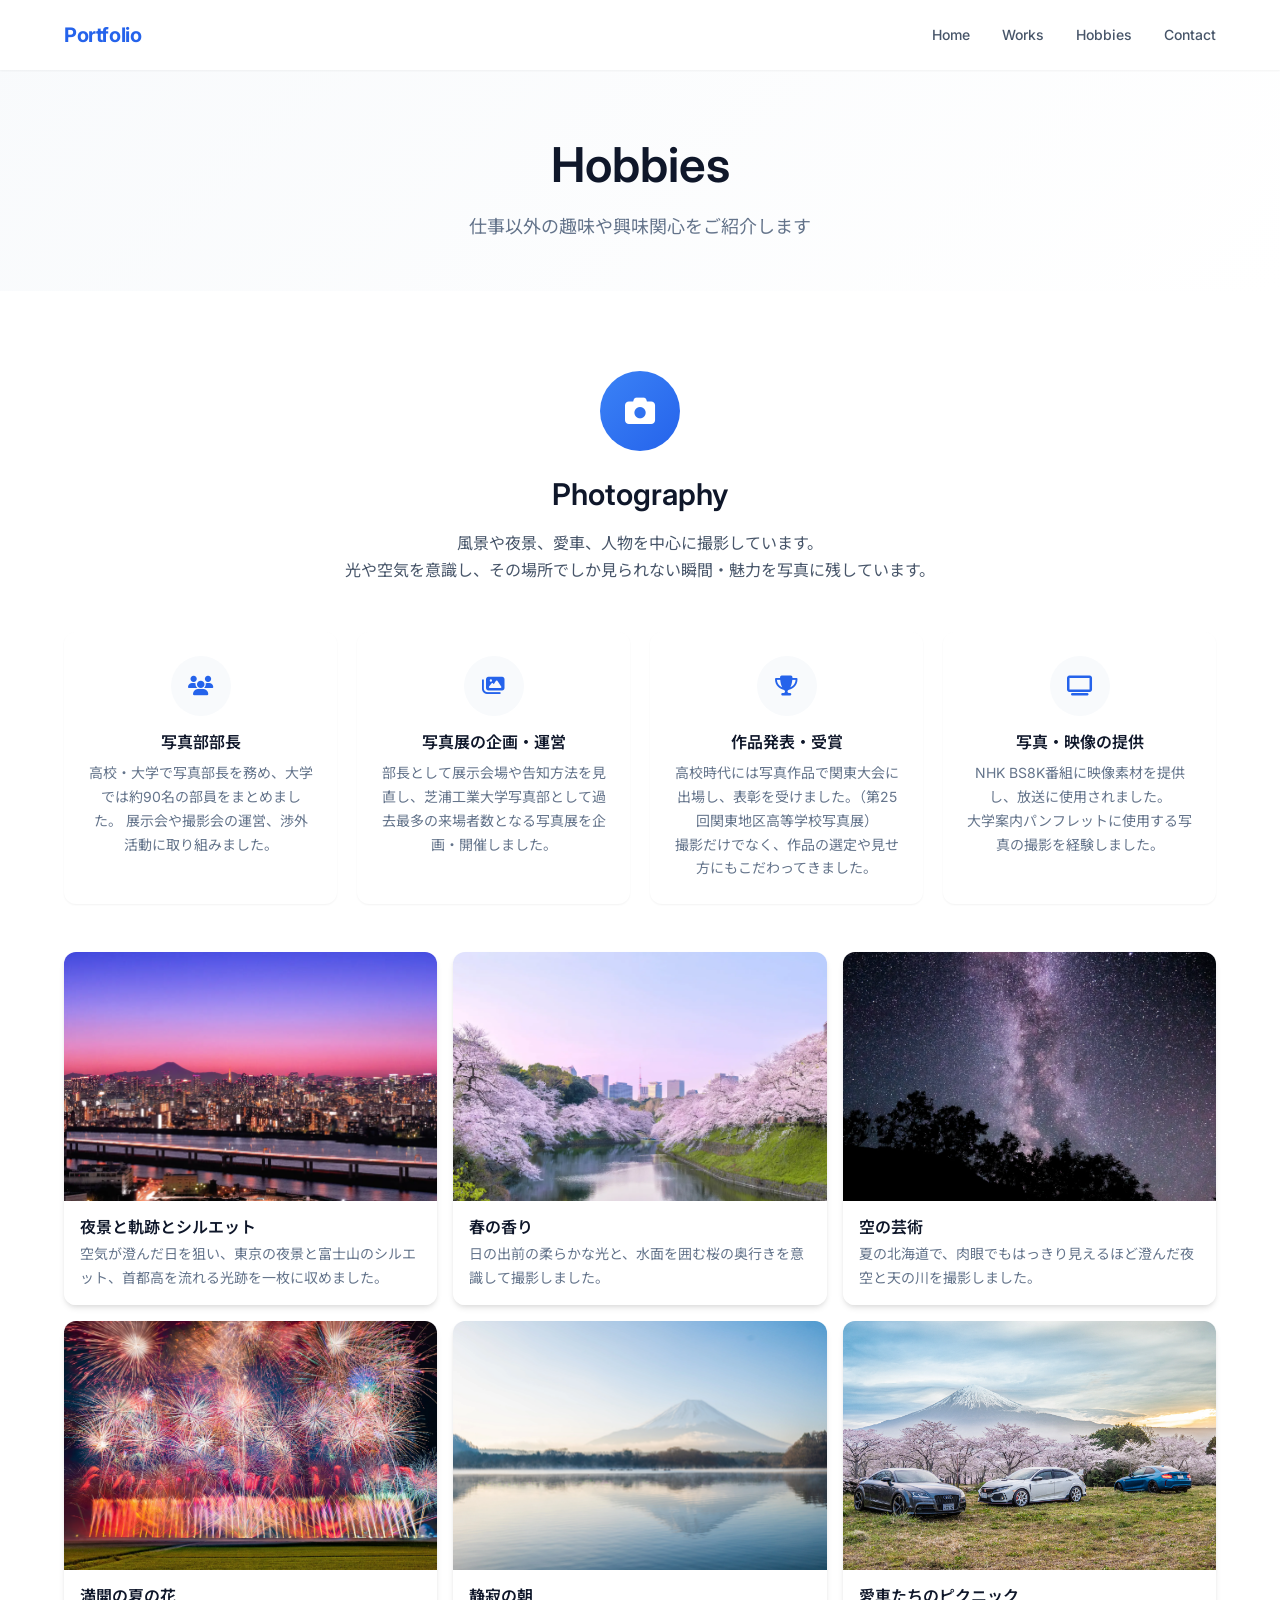
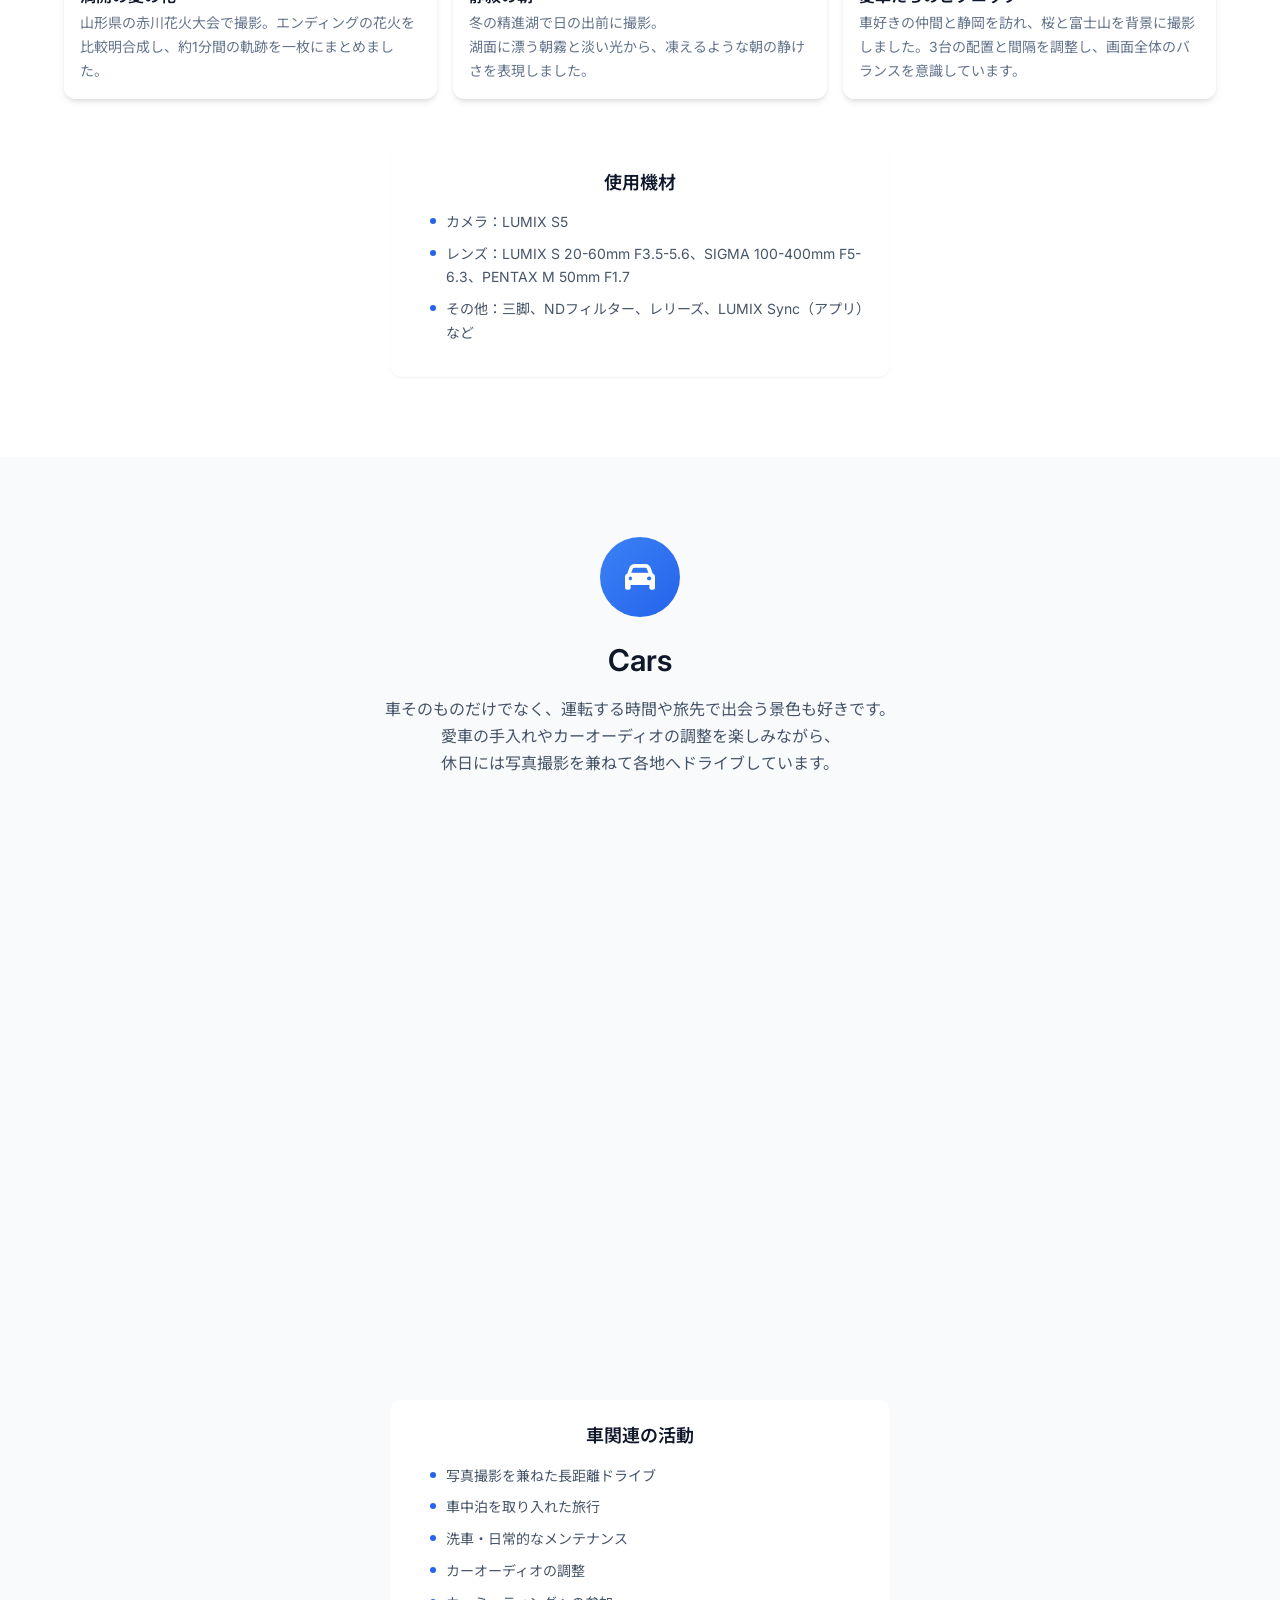
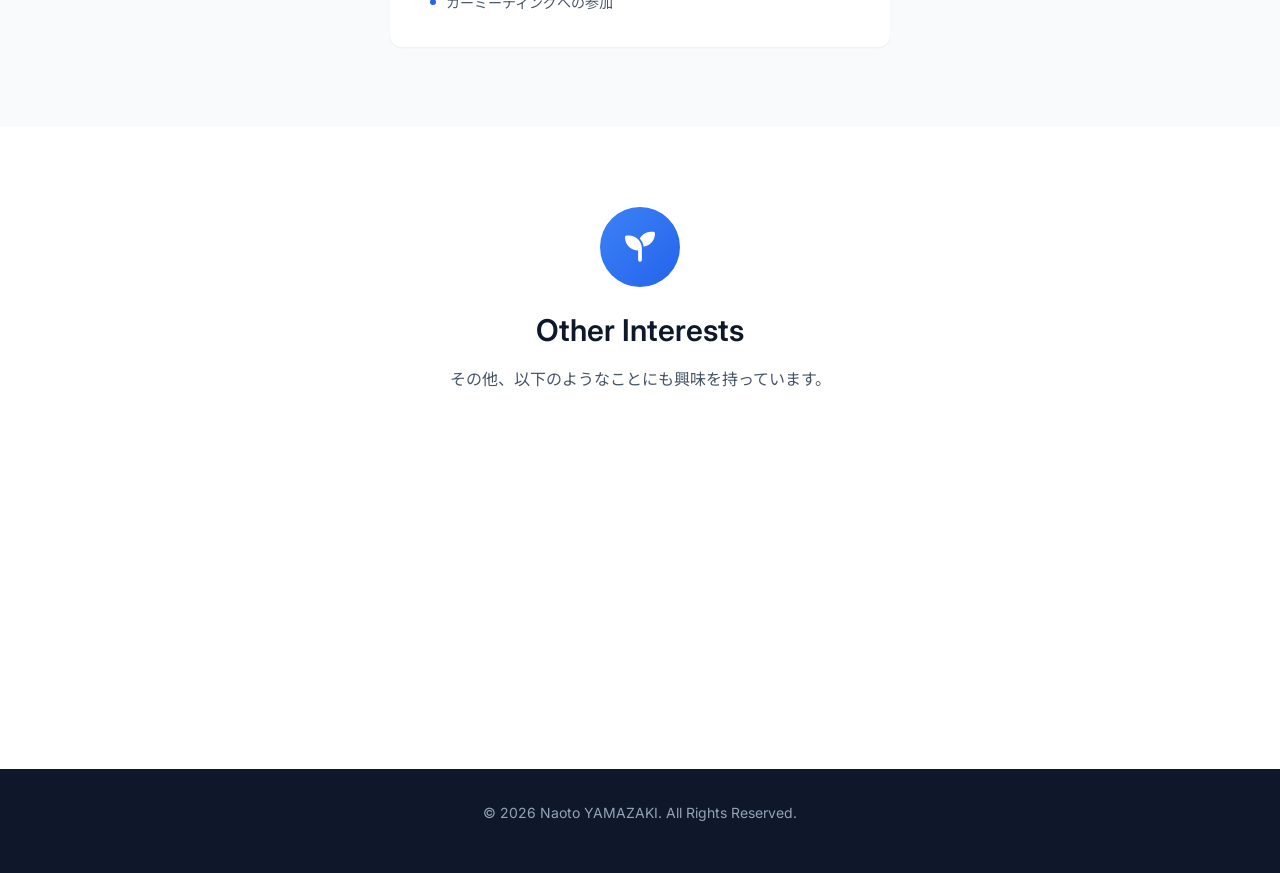
==== commit 0bb5fda6: "自己PR等文章の詳細変更" ====
--- a/hobbies.html
+++ b/hobbies.html
@@ -54,7 +54,7 @@
           <h2 class="hobby-title">Photography</h2>
           <p class="hobby-description">
             風景や夜景、愛車、人物を中心に撮影しています。<br />
-            シャッターを切る瞬間に、日常の何気ない美しさや一瞬の光を捉えることにこだわっています。
+            光や空気を意識し、その場所でしか見られない瞬間・魅力を写真に残しています。
           </p>
         </div>
 
@@ -65,8 +65,8 @@
             </div>
             <h3>写真部部長</h3>
             <p>
-              高校・大学で写真部の部長を務めました。
-              大学では約90名の部員をまとめ、展示会や撮影会の運営、渉外活動に取り組みました。
+              高校・大学で写真部長を務め、大学では約90名の部員をまとめました。
+              展示会や撮影会の運営、渉外活動に取り組みました。
             </p>
           </div>
 
@@ -86,7 +86,7 @@
             </div>
             <h3>作品発表・受賞</h3>
             <p>
-              高校時代には写真作品で関東大会に出場し、表彰を受けました。(第25回関東地区高等学校写真展)<br />
+              高校時代には写真作品で関東大会に出場し、表彰を受けました。（第25回関東地区高等学校写真展）<br />
               撮影だけでなく、作品の選定や見せ方にもこだわってきました。
             </p>
           </div>
@@ -204,7 +204,7 @@
               レンズ：LUMIX S 20-60mm F3.5-5.6、SIGMA 100-400mm F5-6.3、PENTAX M 50mm F1.7
             </li>
             <li>
-              その他：三脚、NDフィルター、レリーズ、LUMIX Sync(アプリ)など
+              その他：三脚、NDフィルター、レリーズ、LUMIX Sync（アプリ）など
             </li>
           </ul>
         </div>
